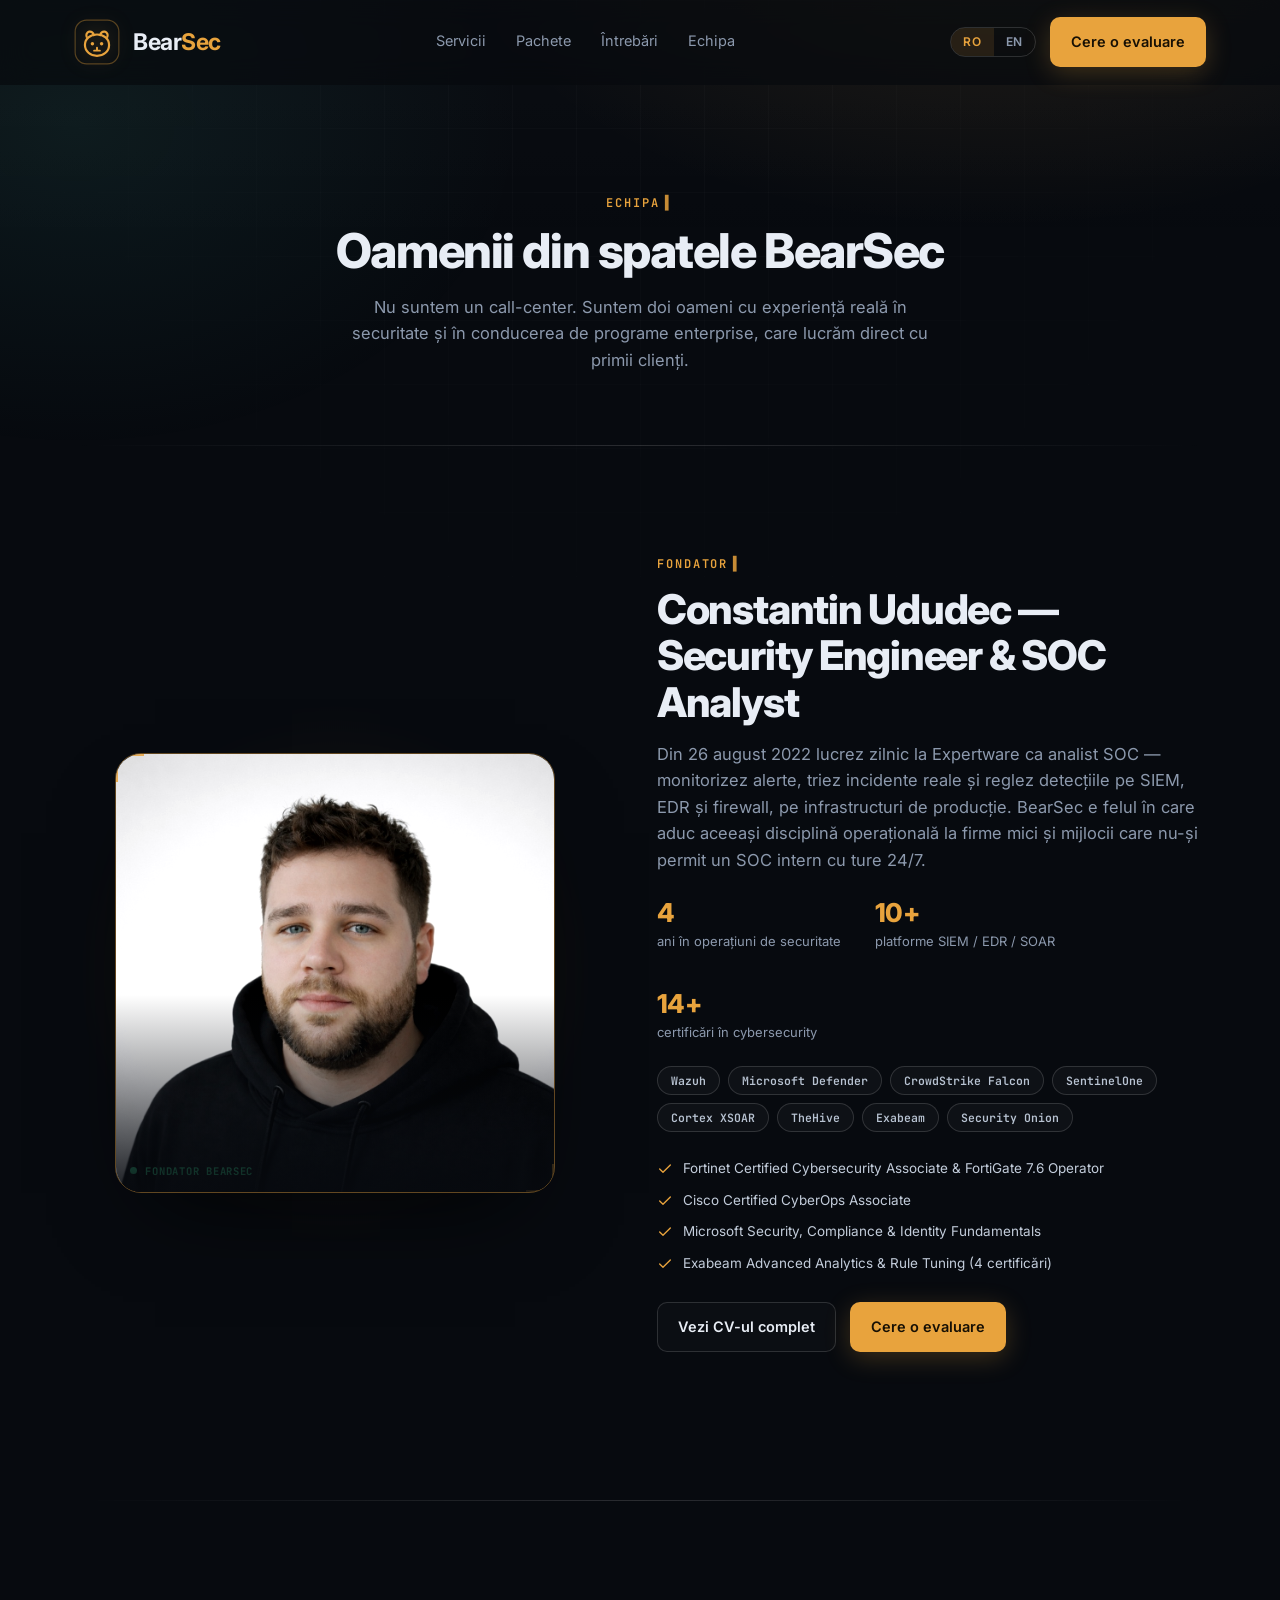
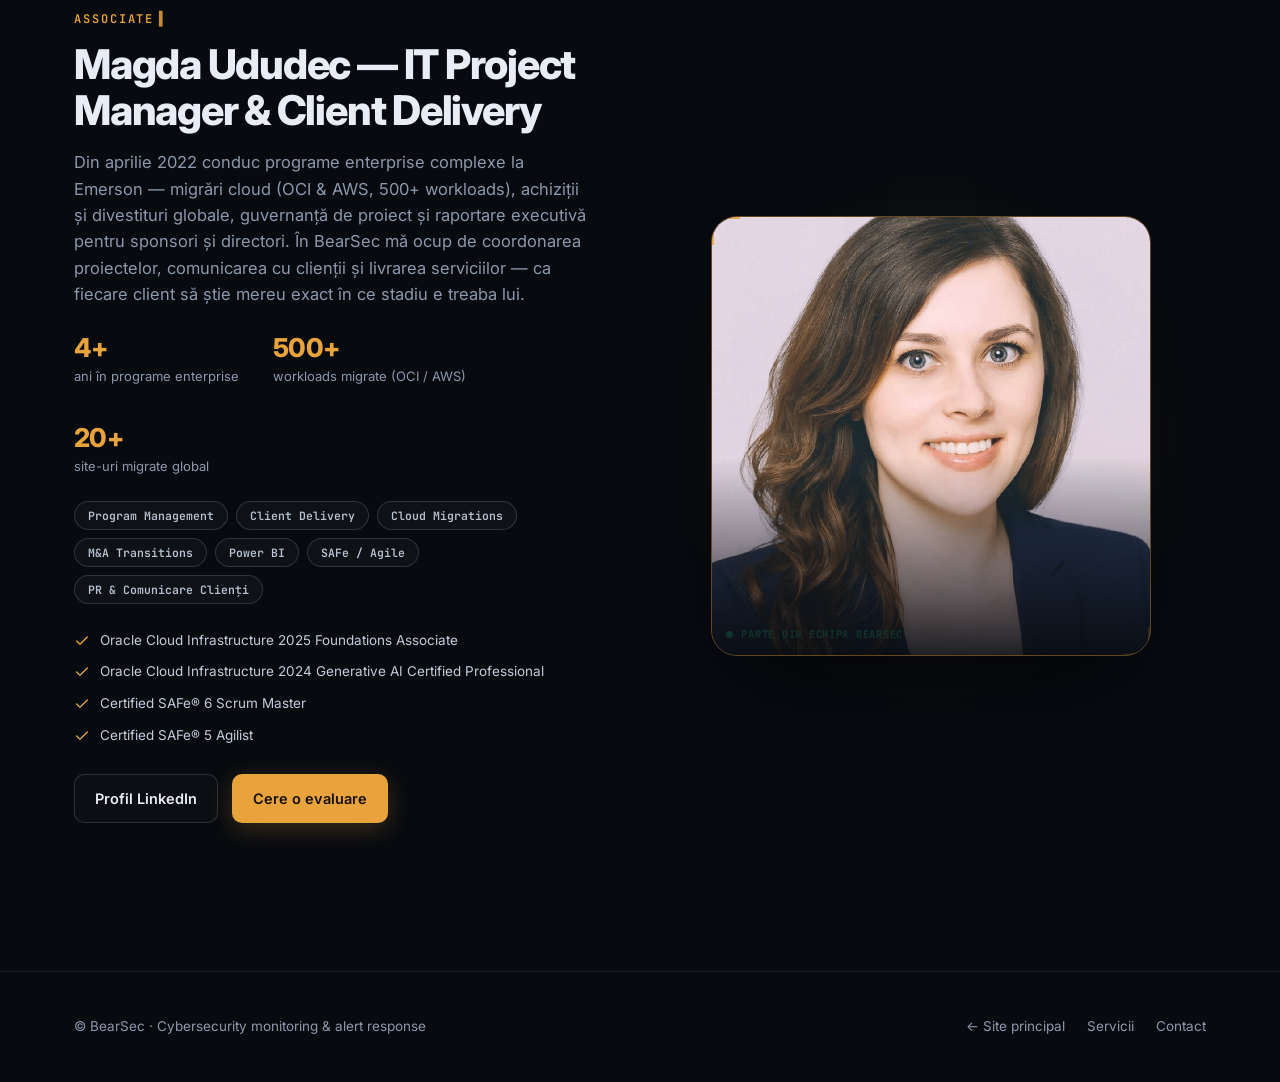
==== echipa.html @ 4955f7d4 "Add bilingual team page (echipa.html), move founder profile off main page Co-Authored-By: Claude Son" ====
<!DOCTYPE html>
<html lang="ro">
<head>
<meta charset="UTF-8" />
<meta name="viewport" content="width=device-width, initial-scale=1" />
<title>Echipa BearSec</title>
<meta name="description" content="Oamenii din spatele BearSec: fondatorul si echipa care se ocupa de securitate, comunicare si livrare de servicii pentru clienti." />
<link rel="preconnect" href="https://fonts.googleapis.com" />
<link rel="preconnect" href="https://fonts.gstatic.com" crossorigin />
<link href="https://fonts.googleapis.com/css2?family=Inter:wght@400;500;600;700;800&family=JetBrains+Mono:wght@400;500;600;700&display=swap" rel="stylesheet" />
<link rel="icon" href="data:image/svg+xml,<svg xmlns='http://www.w3.org/2000/svg' viewBox='0 0 32 32'><rect width='32' height='32' rx='8' fill='%230b0f16'/><path d='M8 12a3 3 0 116 0M18 12a3 3 0 116 0M7 18c0-5 4-8 9-8s9 3 9 8-4 8-9 8-9-3-9-8z' fill='none' stroke='%23e8a33d' stroke-width='2'/></svg>" />
<link rel="stylesheet" href="css/style.css" />
</head>
<body>
<div class="grid-bg"></div>

<header id="hdr">
  <div class="wrap nav">
    <a href="index.html#top" class="brand">
      <svg viewBox="0 0 40 40" fill="none" aria-hidden="true">
        <rect x="1" y="1" width="38" height="38" rx="10" stroke="rgba(232,163,61,.35)"/>
        <path d="M11 15.5a3.2 3.2 0 116.1-1.4M22.9 14.1a3.2 3.2 0 116.1 1.4" stroke="#e8a33d" stroke-width="1.9" stroke-linecap="round"/>
        <path d="M9.5 22.5c0-5.6 4.7-9 10.5-9s10.5 3.4 10.5 9-4.7 9.5-10.5 9.5S9.5 28.1 9.5 22.5z" stroke="#e8a33d" stroke-width="1.9"/>
        <circle cx="16" cy="21.5" r="1.5" fill="#e8a33d"/>
        <circle cx="24" cy="21.5" r="1.5" fill="#e8a33d"/>
        <path d="M20 25v2.5M17.5 27.5h5" stroke="#e8a33d" stroke-width="1.7" stroke-linecap="round"/>
      </svg>
      <span>Bear<i>Sec</i></span>
    </a>
    <nav class="nav-links" id="navlinks">
      <a href="index.html#servicii" data-i18n="nav.services">Servicii</a>
      <a href="index.html#pachete" data-i18n="nav.packages">Pachete</a>
      <a href="index.html#faq" data-i18n="nav.faq">Întrebări</a>
      <a href="echipa.html" data-i18n="nav.team">Echipa</a>
    </nav>
    <div class="nav-right">
      <div class="lang">
        <button data-lang="ro" class="on">RO</button>
        <button data-lang="en">EN</button>
      </div>
      <a href="index.html#contact" class="btn btn-primary" data-i18n="nav.cta">Cere o evaluare</a>
      <button class="burger" id="burger" aria-label="Meniu"><span></span><span></span><span></span></button>
    </div>
  </div>
</header>

<main id="top">

<section style="padding-bottom:20px">
  <div class="wrap">
    <div class="sec-head center reveal" style="max-width:680px">
      <div class="eyebrow" data-i18n="team.eyebrow">Echipa</div>
      <h1 style="font-size:clamp(32px,4.4vw,48px);line-height:1.1;letter-spacing:-.03em;font-weight:800;margin-bottom:16px" data-i18n="team.h1">Oamenii din spatele BearSec</h1>
      <p class="sec-lead" data-i18n="team.lead">Nu suntem un call-center. Suntem doi oameni cu experiență reală în securitate și în conducerea de programe enterprise, care lucrăm direct cu primii clienți.</p>
    </div>
  </div>
</section>

<div class="wrap"><div class="divider"></div></div>

<!-- FONDATOR -->
<section class="founder">
  <div class="wrap founder-grid">
    <div class="founder-photo-wrap reveal">
      <div class="founder-glow"></div>
      <div class="founder-photo">
        <img src="profile.jpg" alt="Constantin Ududec — Security Engineer, fondator BearSec" />
        <div class="founder-frame"></div>
        <div class="founder-badge"><span class="dot"></span><span data-i18n="team.f.badge">Fondator BearSec</span></div>
      </div>
    </div>
    <div class="reveal">
      <div class="eyebrow" data-i18n="fdr.eyebrow">Fondator</div>
      <h2 data-i18n="team.f.h2">Constantin Ududec — Security Engineer &amp; SOC Analyst</h2>
      <p class="sec-lead" style="margin-bottom:24px;max-width:640px" data-i18n="team.f.p1">Din 26 august 2022 lucrez zilnic la Expertware ca analist SOC — monitorizez alerte, triez incidente reale și reglez detecțiile pe SIEM, EDR și firewall, pe infrastructuri de producție. BearSec e felul în care aduc aceeași disciplină operațională la firme mici și mijlocii care nu-și permit un SOC intern cu ture 24/7.</p>
      <div class="g-stats" style="margin:0 0 8px">
        <div><b>4</b><span data-i18n="fdr.s1">ani în operațiuni de securitate</span></div>
        <div><b>10+</b><span data-i18n="fdr.s2">platforme SIEM / EDR / SOAR</span></div>
        <div><b>14+</b><span data-i18n="fdr.s3">certificări în cybersecurity</span></div>
      </div>
      <div class="founder-chips">
        <span class="chip">Wazuh</span><span class="chip">Microsoft Defender</span><span class="chip">CrowdStrike Falcon</span>
        <span class="chip">SentinelOne</span><span class="chip">Cortex XSOAR</span><span class="chip">TheHive</span>
        <span class="chip">Exabeam</span><span class="chip">Security Onion</span>
      </div>
      <div class="founder-certs">
        <div class="founder-cert"><svg viewBox="0 0 24 24"><path d="M4 12l5 5L20 6"/></svg><span data-i18n="fdr.c1">Fortinet Certified Cybersecurity Associate &amp; FortiGate 7.6 Operator</span></div>
        <div class="founder-cert"><svg viewBox="0 0 24 24"><path d="M4 12l5 5L20 6"/></svg><span data-i18n="fdr.c2">Cisco Certified CyberOps Associate</span></div>
        <div class="founder-cert"><svg viewBox="0 0 24 24"><path d="M4 12l5 5L20 6"/></svg><span data-i18n="fdr.c3">Microsoft Security, Compliance &amp; Identity Fundamentals</span></div>
        <div class="founder-cert"><svg viewBox="0 0 24 24"><path d="M4 12l5 5L20 6"/></svg><span data-i18n="fdr.c4">Exabeam Advanced Analytics &amp; Rule Tuning (4 certificări)</span></div>
      </div>
      <div class="cta-row" style="margin-top:28px">
        <a href="https://constantinududec20-droid.github.io/portofolio/" target="_blank" rel="noopener" class="btn btn-ghost" data-i18n="fdr.cta">Vezi CV-ul complet</a>
        <a href="index.html#contact" class="btn btn-primary" data-i18n="nav.cta">Cere o evaluare</a>
      </div>
    </div>
  </div>
</section>

<div class="wrap"><div class="divider"></div></div>

<!-- ASSOCIATE -->
<section class="founder">
  <div class="wrap founder-grid">
    <div class="reveal">
      <div class="eyebrow" data-i18n="team.m.eyebrow">Associate</div>
      <h2 data-i18n="team.m.h2">Magda Ududec — IT Project Manager &amp; Client Delivery</h2>
      <p class="sec-lead" style="margin-bottom:24px;max-width:640px" data-i18n="team.m.p1">Din aprilie 2022 conduc programe enterprise complexe la Emerson — migrări cloud (OCI &amp; AWS, 500+ workloads), achiziții și divestituri globale, guvernanță de proiect și raportare executivă pentru sponsori și directori. În BearSec mă ocup de coordonarea proiectelor, comunicarea cu clienții și livrarea serviciilor — ca fiecare client să știe mereu exact în ce stadiu e treaba lui.</p>
      <div class="g-stats" style="margin:0 0 8px">
        <div><b>4+</b><span data-i18n="team.m.s1">ani în programe enterprise</span></div>
        <div><b>500+</b><span data-i18n="team.m.s2">workloads migrate (OCI / AWS)</span></div>
        <div><b>20+</b><span data-i18n="team.m.s3">site-uri migrate global</span></div>
      </div>
      <div class="founder-chips">
        <span class="chip">Program Management</span><span class="chip">Client Delivery</span><span class="chip">Cloud Migrations</span>
        <span class="chip">M&amp;A Transitions</span><span class="chip">Power BI</span><span class="chip">SAFe / Agile</span>
        <span class="chip" data-i18n="team.m.chip.pr">PR &amp; Comunicare Clienți</span>
      </div>
      <div class="founder-certs">
        <div class="founder-cert"><svg viewBox="0 0 24 24"><path d="M4 12l5 5L20 6"/></svg><span>Oracle Cloud Infrastructure 2025 Foundations Associate</span></div>
        <div class="founder-cert"><svg viewBox="0 0 24 24"><path d="M4 12l5 5L20 6"/></svg><span>Oracle Cloud Infrastructure 2024 Generative AI Certified Professional</span></div>
        <div class="founder-cert"><svg viewBox="0 0 24 24"><path d="M4 12l5 5L20 6"/></svg><span>Certified SAFe® 6 Scrum Master</span></div>
        <div class="founder-cert"><svg viewBox="0 0 24 24"><path d="M4 12l5 5L20 6"/></svg><span>Certified SAFe® 5 Agilist</span></div>
      </div>
      <div class="cta-row" style="margin-top:28px">
        <a href="https://www.linkedin.com/in/magda-ududec-9538458a/" target="_blank" rel="noopener" class="btn btn-ghost" data-i18n="team.m.cta">Profil LinkedIn</a>
        <a href="index.html#contact" class="btn btn-primary" data-i18n="nav.cta">Cere o evaluare</a>
      </div>
    </div>
    <div class="founder-photo-wrap reveal">
      <div class="founder-glow"></div>
      <div class="founder-photo">
        <img src="img/magda.jpg" alt="Magda Ududec — IT Project Manager & Client Delivery, BearSec" />
        <div class="founder-frame"></div>
        <div class="founder-badge"><span class="dot"></span><span data-i18n="team.m.badge">Parte din echipa BearSec</span></div>
      </div>
    </div>
  </div>
</section>

</main>

<footer>
  <div class="wrap foot">
    <div>© <span id="yr"></span> BearSec · <span data-i18n="foot.tag">Cybersecurity monitoring &amp; alert response</span></div>
    <div class="foot-links">
      <a href="index.html#top" data-i18n="foot.back">← Site principal</a>
      <a href="index.html#servicii" data-i18n="nav.services">Servicii</a>
      <a href="index.html#contact" data-i18n="nav.contact">Contact</a>
    </div>
  </div>
</footer>

<script src="js/main.js"></script>
</body>
</html>
---- css/style.css ----
/* ===== INTRO: URS DE FOC PRIN CORTINA ===== */
  html.intro-lock{overflow:hidden}
  #introFx{position:fixed;inset:0;z-index:99999;display:none}
  #introFx.active{display:block}
  .intro-half{
    position:fixed;top:0;bottom:0;width:52%;
    background:
      radial-gradient(circle at 50% 45%,rgba(232,163,61,.09),transparent 62%),
      linear-gradient(180deg,rgba(255,255,255,.02),transparent 40%),
      #05070a;
    transition:transform .68s cubic-bezier(.7,0,.18,1);
  }
  .intro-half.l{left:0;transform:translateX(0)}
  .intro-half.r{right:0;transform:translateX(0)}
  #introFx.out .intro-half.l{transform:translateX(-101%)}
  #introFx.out .intro-half.r{transform:translateX(101%)}
  .intro-bear{
    position:fixed;left:50%;top:50%;width:min(62vw,460px);
    opacity:0;transform:translate(-50%,-50%) scale(.55) rotate(-6deg);
  }
  .intro-bear img{display:block;width:100%;filter:drop-shadow(0 0 50px rgba(232,163,61,.55))}
  .intro-bear-glow{
    position:absolute;left:50%;top:50%;width:130%;aspect-ratio:1;z-index:-1;
    transform:translate(-50%,-50%);border-radius:50%;filter:blur(30px);
    background:radial-gradient(circle,rgba(245,182,84,.35),rgba(245,182,84,.06) 55%,transparent 72%);
    animation:breathe 2.4s ease-in-out infinite;
  }
  .impact-point{position:absolute;left:78%;top:75%;width:1px;height:1px}

  @keyframes bearLunge{
    0%{opacity:0;transform:translate(-64%,-34%) scale(1.9) rotate(-12deg);filter:blur(6px)}
    55%{opacity:1;transform:translate(-50%,-50%) scale(.92) rotate(2deg);filter:blur(0)}
    72%{transform:translate(-50%,-50%) scale(1.07) rotate(-1deg)}
    86%{transform:translate(-50%,-50%) scale(.98) rotate(0deg)}
    100%{opacity:1;transform:translate(-50%,-50%) scale(1) rotate(0deg)}
  }
  #introFx.in .intro-bear{animation:bearLunge .62s cubic-bezier(.22,.9,.25,1) forwards}
  #introFx.out .intro-bear{
    animation:none;opacity:0;
    transform:translate(-50%,-50%) scale(1.4) rotate(8deg);
    transition:transform .42s cubic-bezier(.4,0,.7,1),opacity .32s ease;
  }

  @keyframes introShake{
    0%,100%{transform:translate(0,0)}
    20%{transform:translate(-8px,5px)}
    40%{transform:translate(7px,-6px)}
    60%{transform:translate(-6px,3px)}
    80%{transform:translate(4px,-2px)}
  }
  #introFx.impact{animation:introShake .32s ease}

  .impact-flash{
    position:fixed;inset:0;z-index:100000;pointer-events:none;
    background:radial-gradient(circle at var(--ix,78%) var(--iy,75%),rgba(255,244,214,.95),rgba(245,182,84,.25) 35%,transparent 60%);
    opacity:0;animation:flashPulse .5s ease forwards;
  }
  @keyframes flashPulse{0%{opacity:0}14%{opacity:1}100%{opacity:0}}
  .impact-ring{
    position:fixed;z-index:100000;width:16px;height:16px;border-radius:50%;pointer-events:none;
    border:3px solid rgba(255,224,160,.95);box-shadow:0 0 26px rgba(245,182,84,.85);
    transform:translate(-50%,-50%) scale(1);animation:ringOut .5s cubic-bezier(.2,.8,.3,1) forwards;
  }
  @keyframes ringOut{to{transform:translate(-50%,-50%) scale(10);opacity:0}}
  .impact-shard{
    position:fixed;z-index:100000;width:7px;height:7px;pointer-events:none;
    background:linear-gradient(135deg,#ffcf85,#e8622f);
    transform:translate(-50%,-50%) rotate(45deg);
    animation:shardOut .55s ease-out forwards;
  }
  @keyframes shardOut{to{transform:translate(calc(-50% + var(--tx)),calc(-50% + var(--ty))) rotate(45deg) scale(.2);opacity:0}}

  @media(prefers-reduced-motion:reduce){
    #introFx{display:none!important}
  }

  :root{
    --bg:#070a0f;
    --bg-2:#0b0f16;
    --panel:#0e141d;
    --line:rgba(255,255,255,.08);
    --line-strong:rgba(255,255,255,.14);
    --txt:#e8edf5;
    --muted:#8c99ad;
    --accent:#e8a33d;
    --accent-soft:rgba(232,163,61,.12);
    --cyan:#4fd1c5;
    --red:#f2555a;
    --green:#3ddc97;
    --radius:16px;
    --max:1180px;
    --font:'Inter',-apple-system,BlinkMacSystemFont,'Segoe UI',Roboto,Helvetica,Arial,sans-serif;
    --mono:'JetBrains Mono',ui-monospace,SFMono-Regular,Menlo,Consolas,monospace;
  }
  *{box-sizing:border-box;margin:0;padding:0}
  html{scroll-behavior:smooth}
  body{
    background:var(--bg);color:var(--txt);font-family:var(--font);
    line-height:1.6;-webkit-font-smoothing:antialiased;overflow-x:hidden;
  }
  body::before{
    content:'';position:fixed;inset:0;pointer-events:none;z-index:0;
    background:
      radial-gradient(900px 500px at 78% -8%,rgba(232,163,61,.11),transparent 60%),
      radial-gradient(720px 520px at 6% 14%,rgba(79,209,197,.08),transparent 62%),
      linear-gradient(180deg,rgba(255,255,255,.018),transparent 28%);
  }
  .grid-bg{
    position:fixed;inset:0;z-index:0;pointer-events:none;opacity:.35;
    background-image:linear-gradient(var(--line) 1px,transparent 1px),linear-gradient(90deg,var(--line) 1px,transparent 1px);
    background-size:64px 64px;
    mask-image:radial-gradient(circle at 50% 0%,#000 0%,transparent 72%);
    -webkit-mask-image:radial-gradient(circle at 50% 0%,#000 0%,transparent 72%);
  }
  .wrap{max-width:var(--max);margin:0 auto;padding:0 24px;position:relative;z-index:1}
  a{color:inherit;text-decoration:none}
  section{position:relative;z-index:1;padding:110px 0}

  header{
    position:sticky;top:0;z-index:50;
    backdrop-filter:blur(14px);-webkit-backdrop-filter:blur(14px);
    background:rgba(7,10,15,.72);border-bottom:1px solid transparent;transition:border-color .3s,background .3s;
  }
  header.scrolled{border-bottom-color:var(--line);background:rgba(7,10,15,.9)}
  .nav{display:flex;align-items:center;justify-content:space-between;height:74px}
  .brand{display:flex;align-items:center;gap:11px;font-weight:700;letter-spacing:-.02em;font-size:19px}
  .brand svg{width:34px;height:34px;flex:none}
  .brand span i{color:var(--accent);font-style:normal}
  .nav-links{display:flex;gap:30px;align-items:center}
  .nav-links a{font-size:14.5px;color:var(--muted);transition:color .2s}
  .nav-links a:hover{color:var(--txt)}
  .nav-right{display:flex;align-items:center;gap:14px}
  .lang{display:flex;border:1px solid var(--line-strong);border-radius:999px;overflow:hidden}
  .lang button{
    background:none;border:0;color:var(--muted);font:600 12px/1 var(--font);
    padding:8px 12px;cursor:pointer;transition:.2s;letter-spacing:.06em
  }
  .lang button.on{background:var(--accent-soft);color:var(--accent)}
  .btn{
    display:inline-flex;align-items:center;gap:9px;border-radius:10px;
    padding:12px 20px;font-size:14.5px;font-weight:600;cursor:pointer;border:1px solid transparent;
    transition:transform .18s,box-shadow .25s,background .2s,border-color .2s;white-space:nowrap
  }
  .btn-primary{background:var(--accent);color:#171004;box-shadow:0 6px 26px rgba(232,163,61,.24)}
  .btn-primary:hover{transform:translateY(-2px);box-shadow:0 12px 34px rgba(232,163,61,.34)}
  .btn-ghost{border-color:var(--line-strong);color:var(--txt);background:rgba(255,255,255,.02)}
  .btn-ghost:hover{border-color:var(--accent);color:var(--accent)}
  .burger{display:none;background:none;border:0;cursor:pointer;padding:6px}
  .burger span{display:block;width:22px;height:2px;background:var(--txt);margin:4px 0;transition:.25s}

  .hero{padding:78px 0 88px}
  .hero-grid{display:grid;grid-template-columns:1.02fr .98fr;gap:56px;align-items:center}
  .pill{
    display:inline-flex;align-items:center;gap:9px;font-size:12.5px;font-weight:500;color:var(--muted);
    border:1px solid var(--line-strong);border-radius:999px;padding:7px 14px;margin-bottom:26px;
    background:rgba(255,255,255,.02)
  }
  .dot{width:7px;height:7px;border-radius:50%;background:var(--green);animation:pulse 2.4s infinite}
  @keyframes pulse{0%{box-shadow:0 0 0 0 rgba(61,220,151,.5)}70%{box-shadow:0 0 0 9px rgba(61,220,151,0)}100%{box-shadow:0 0 0 0 rgba(61,220,151,0)}}
  h1{font-size:clamp(38px,5.1vw,60px);line-height:1.06;letter-spacing:-.035em;font-weight:800;margin-bottom:22px}
  h1 em{font-style:normal;background:linear-gradient(100deg,var(--accent),#ffd89b 60%,var(--accent));-webkit-background-clip:text;background-clip:text;color:transparent}
  .lead{font-size:17.5px;color:var(--muted);max-width:520px;margin-bottom:34px}
  .cta-row{display:flex;gap:14px;flex-wrap:wrap;margin-bottom:38px}
  .hero-meta{display:flex;gap:30px;flex-wrap:wrap;font-size:13.5px;color:var(--muted)}
  .hero-meta div{display:flex;align-items:center;gap:8px}
  .hero-meta svg{width:15px;height:15px;stroke:var(--accent);flex:none}
  .trust-strip{display:grid;grid-template-columns:repeat(3,1fr);gap:10px;margin-top:30px;max-width:590px}
  .trust-item{border:1px solid var(--line);border-radius:12px;padding:13px 14px;background:rgba(255,255,255,.018)}
  .trust-item b{display:block;font:700 17px var(--mono);color:var(--txt);letter-spacing:-.02em}
  .trust-item span{display:block;margin-top:3px;font-size:11.5px;color:var(--muted);line-height:1.35}

  .dash{
    background:linear-gradient(180deg,rgba(20,27,38,.9),rgba(11,15,22,.94));
    border:1px solid var(--line-strong);border-radius:20px;overflow:hidden;
    box-shadow:0 40px 90px -30px rgba(0,0,0,.9),0 0 0 1px rgba(255,255,255,.02) inset;
    animation:float 7s ease-in-out infinite;
  }
  @keyframes float{0%,100%{transform:translateY(0)}50%{transform:translateY(-11px)}}
  .dash-top{display:flex;align-items:center;gap:9px;padding:13px 16px;border-bottom:1px solid var(--line);background:rgba(255,255,255,.015)}
  .tl{width:10px;height:10px;border-radius:50%}
  .dash-title{font:600 12px var(--mono);color:var(--muted);margin-left:8px;letter-spacing:.04em}
  .live{margin-left:auto;font:600 10.5px var(--mono);color:var(--green);display:flex;align-items:center;gap:6px;letter-spacing:.1em}
  .dash-body{padding:18px}
  .coverage{display:grid;grid-template-columns:repeat(4,1fr);gap:8px;margin-bottom:16px}
  .coverage span{border:1px solid var(--line);border-radius:999px;padding:7px 8px;text-align:center;font:600 10px var(--mono);color:#aeb9c8;background:rgba(255,255,255,.02);letter-spacing:.04em}
  .stats{display:grid;grid-template-columns:repeat(3,1fr);gap:10px;margin-bottom:16px}
  .stat{background:rgba(255,255,255,.025);border:1px solid var(--line);border-radius:12px;padding:12px 13px}
  .stat b{display:block;font:700 22px var(--mono);letter-spacing:-.02em}
  .stat small{font-size:10.5px;color:var(--muted);text-transform:uppercase;letter-spacing:.09em}
  .stat.ok b{color:var(--green)} .stat.warn b{color:var(--accent)} .stat.crit b{color:var(--red)}
  .chart{background:rgba(255,255,255,.02);border:1px solid var(--line);border-radius:12px;padding:12px 13px;margin-bottom:16px}
  .chart-h{display:flex;justify-content:space-between;font-size:10.5px;color:var(--muted);text-transform:uppercase;letter-spacing:.09em;margin-bottom:8px}
  .chart svg{display:block;width:100%;height:76px}
  .feed-h{font-size:10.5px;color:var(--muted);text-transform:uppercase;letter-spacing:.09em;margin-bottom:9px}
  .feed{list-style:none;display:flex;flex-direction:column;gap:7px;min-height:158px}
  .feed li{
    display:flex;align-items:center;gap:10px;font:500 11.5px var(--mono);
    background:rgba(255,255,255,.022);border:1px solid var(--line);border-left-width:2px;
    border-radius:8px;padding:9px 11px;animation:slide .45s ease both
  }
  @keyframes slide{from{opacity:0;transform:translateX(-10px)}to{opacity:1;transform:none}}
  .feed li .sev{font-size:9.5px;font-weight:700;letter-spacing:.08em;padding:2px 6px;border-radius:4px;flex:none}
  .feed li .t{margin-left:auto;color:#5d6a7d;font-size:10px;flex:none}
  .feed li .m{color:#b9c4d4;overflow:hidden;text-overflow:ellipsis;white-space:nowrap}
  .sev-high{background:rgba(242,85,90,.14);color:var(--red)}
  .sev-med{background:rgba(232,163,61,.14);color:var(--accent)}
  .sev-low{background:rgba(79,209,197,.13);color:var(--cyan)}
  .sev-res{background:rgba(61,220,151,.13);color:var(--green)}
  li.b-high{border-left-color:var(--red)} li.b-med{border-left-color:var(--accent)}
  li.b-low{border-left-color:var(--cyan)} li.b-res{border-left-color:var(--green)}

  .eyebrow{font:600 12px var(--mono);color:var(--accent);letter-spacing:.16em;text-transform:uppercase;margin-bottom:14px}
  h2{font-size:clamp(28px,3.6vw,41px);line-height:1.13;letter-spacing:-.03em;font-weight:800;margin-bottom:16px}
  .sec-lead{color:var(--muted);font-size:16.5px;max-width:600px}
  .sec-head{margin-bottom:52px}
  .sec-head.center{text-align:center;margin-left:auto;margin-right:auto}
  .sec-head.center .sec-lead{margin:0 auto}
  .divider{height:1px;background:linear-gradient(90deg,transparent,var(--line-strong),transparent)}

  .prob{display:grid;grid-template-columns:repeat(3,1fr);gap:22px}
  .prob-card{border:1px solid var(--line);border-radius:var(--radius);padding:30px 26px;background:linear-gradient(180deg,rgba(255,255,255,.028),rgba(255,255,255,.008))}
  .prob-card .num{font:800 42px/1 var(--font);letter-spacing:-.04em;color:var(--accent);margin-bottom:12px}
  .prob-card p{color:var(--muted);font-size:14.5px}

  .svc{display:grid;grid-template-columns:repeat(3,1fr);gap:20px}
  .card{
    border:1px solid var(--line);border-radius:10px;padding:28px 26px;
    background:linear-gradient(180deg,rgba(255,255,255,.03),rgba(255,255,255,.007));
    transition:transform .28s,border-color .28s;position:relative;overflow:hidden
  }
  .card:hover{transform:translateY(-5px);border-color:rgba(232,163,61,.4)}
  .ic{width:42px;height:42px;border-radius:11px;display:grid;place-items:center;margin-bottom:18px;background:var(--accent-soft);border:1px solid rgba(232,163,61,.22)}
  .ic svg{width:20px;height:20px;stroke:var(--accent);fill:none;stroke-width:1.7;stroke-linecap:round;stroke-linejoin:round}
  .card h3{font-size:17.5px;font-weight:700;margin-bottom:9px;letter-spacing:-.015em}
  .card p{color:var(--muted);font-size:14.5px}

  .risk-lab{display:grid;grid-template-columns:.92fr 1.08fr;gap:28px;align-items:stretch}
  .score-panel,.check-panel{
    border:1px solid rgba(255,255,255,.1);border-radius:14px;
    background:
      linear-gradient(135deg,rgba(79,209,197,.075),transparent 34%),
      linear-gradient(180deg,rgba(255,255,255,.04),rgba(255,255,255,.009));
    padding:28px;position:relative;overflow:hidden
  }
  .score-panel::before,.check-panel::before{
    content:'';position:absolute;inset:0 0 auto;height:1px;
    background:linear-gradient(90deg,transparent,rgba(79,209,197,.55),transparent)
  }
  .score-panel::after,.check-panel::after{
    content:'';position:absolute;inset:-80px -120px auto auto;width:260px;height:260px;border-radius:50%;
    border:1px solid rgba(232,163,61,.16);box-shadow:0 0 70px rgba(232,163,61,.06) inset;
    pointer-events:none
  }
  .score-ring{
    width:min(292px,100%);aspect-ratio:1;margin:0 auto 24px;border-radius:50%;
    display:grid;place-items:center;position:relative;isolation:isolate;
    background:
      conic-gradient(var(--accent) var(--score-pct,38%),rgba(255,255,255,.07) 0),
      radial-gradient(circle at 50% 50%,#0b0f16 0 61%,transparent 62%);
    box-shadow:0 0 40px -18px rgba(232,163,61,.8),0 0 0 1px rgba(255,255,255,.06) inset
  }
  .score-ring.low{--score-color:var(--red)}
  .score-ring.mid{--score-color:var(--accent)}
  .score-ring.high{--score-color:var(--green)}
  .score-ring.low,.score-ring.mid,.score-ring.high{
    background:
      conic-gradient(var(--score-color) var(--score-pct,38%),rgba(255,255,255,.07) 0),
      radial-gradient(circle at 50% 50%,#0b0f16 0 61%,transparent 62%)
  }
  .score-badge.low{color:var(--red);border-color:rgba(242,85,90,.32);background:rgba(242,85,90,.1)}
  .score-badge.high{color:var(--green);border-color:rgba(61,220,151,.32);background:rgba(61,220,151,.1)}
  .score-ring::before{
    content:'';position:absolute;inset:-14px;border-radius:50%;
    background:
      repeating-conic-gradient(from -6deg,rgba(232,163,61,.32) 0 1.4deg,transparent 1.4deg 9deg);
    -webkit-mask:radial-gradient(circle,transparent 61%,#000 62% 68%,transparent 69%);
    mask:radial-gradient(circle,transparent 61%,#000 62% 68%,transparent 69%);
    animation:spin 30s linear infinite;z-index:-1
  }
  .score-ring::after{
    content:'';position:absolute;inset:17px;border-radius:50%;
    background:linear-gradient(90deg,transparent,rgba(79,209,197,.35),transparent);
    transform-origin:50% 50%;animation:spin 4.8s linear infinite;opacity:.75;
    -webkit-mask:linear-gradient(#000 0 0) center/100% 2px no-repeat;
    mask:linear-gradient(#000 0 0) center/100% 2px no-repeat
  }
  .score-core{
    width:72%;aspect-ratio:1;border-radius:50%;display:grid;place-items:center;text-align:center;
    background:
      radial-gradient(circle at 50% 20%,rgba(232,163,61,.09),transparent 42%),
      rgba(7,10,15,.94);
    border:1px solid rgba(255,255,255,.12);box-shadow:0 18px 50px -28px #000 inset
  }
  .score-core b{font:800 54px/1 var(--font);letter-spacing:-.05em;color:var(--txt)}
  .score-core span{font:700 10.5px var(--mono);letter-spacing:.13em;text-transform:uppercase;color:var(--muted);margin-top:6px}
  .score-status{display:flex;align-items:center;justify-content:space-between;gap:14px;margin-bottom:16px}
  .score-status b{font-size:20px;letter-spacing:-.02em}
  .score-badge{border:1px solid rgba(232,163,61,.32);border-radius:999px;padding:6px 10px;color:var(--accent);font:700 10.5px var(--mono);letter-spacing:.11em;text-transform:uppercase;background:var(--accent-soft);box-shadow:0 0 22px rgba(232,163,61,.12)}
  .score-panel p{color:var(--muted);font-size:14.5px}
  .score-bars{display:grid;gap:9px;margin-top:22px}
  .score-bar{display:grid;grid-template-columns:92px 1fr 34px;gap:10px;align-items:center;font:600 11px var(--mono);color:#99a6b9}
  .score-bar i{height:8px;border-radius:999px;background:rgba(255,255,255,.07);overflow:hidden;box-shadow:0 0 0 1px rgba(255,255,255,.04) inset}
  .score-bar i span{display:block;height:100%;width:var(--w);border-radius:999px;background:linear-gradient(90deg,var(--red),var(--accent),var(--green));transition:width .35s ease;box-shadow:0 0 14px rgba(232,163,61,.35)}
  .check-grid{display:grid;grid-template-columns:1fr 1fr;gap:12px}
  .risk-check{
    display:flex;align-items:flex-start;gap:11px;border:1px solid var(--line);border-radius:10px;
    padding:13px;background:rgba(255,255,255,.022);transition:border-color .2s,background .2s,transform .2s,box-shadow .2s;
    position:relative;overflow:hidden
  }
  .risk-check::before{
    content:'';position:absolute;left:0;top:0;bottom:0;width:3px;background:rgba(255,255,255,.08);
    transition:background .2s,box-shadow .2s
  }
  .risk-check:hover{border-color:rgba(232,163,61,.34);transform:translateY(-2px);box-shadow:0 18px 36px -30px rgba(232,163,61,.75)}
  .risk-check:has(input:checked){border-color:rgba(61,220,151,.34);background:rgba(61,220,151,.045)}
  .risk-check:has(input:checked)::before{background:var(--green);box-shadow:0 0 16px rgba(61,220,151,.7)}
  .risk-check input{width:18px;height:18px;flex:none;margin-top:2px;accent-color:var(--accent);position:relative;z-index:1}
  .risk-check span{display:block;font-size:14px;font-weight:700;color:#d8e0eb;line-height:1.25}
  .risk-check small{display:block;color:var(--muted);font-size:12.5px;line-height:1.35;margin-top:4px}
  .risk-result{
    margin-top:18px;border:1px solid rgba(79,209,197,.22);border-radius:12px;
    padding:16px;background:linear-gradient(90deg,rgba(79,209,197,.085),rgba(255,255,255,.018));
    font-size:14px;color:#c6d1de;box-shadow:0 20px 48px -42px rgba(79,209,197,.8)
  }
  .risk-result b{color:var(--cyan)}

  .soc-modal{position:fixed;inset:0;z-index:100;display:none;align-items:center;justify-content:center;padding:22px}
  .soc-modal.open{display:flex}
  .soc-backdrop{position:absolute;inset:0;background:rgba(3,5,9,.78);backdrop-filter:blur(10px);-webkit-backdrop-filter:blur(10px)}
  .soc-dialog{
    position:relative;z-index:1;width:min(820px,100%);max-height:min(760px,92vh);overflow:auto;
    border:1px solid rgba(232,163,61,.32);border-radius:16px;
    background:
      radial-gradient(600px 240px at 12% 0%,rgba(242,85,90,.12),transparent 60%),
      radial-gradient(520px 260px at 90% 0%,rgba(79,209,197,.12),transparent 58%),
      linear-gradient(180deg,rgba(18,25,36,.98),rgba(8,12,18,.98));
    box-shadow:0 44px 120px -40px rgba(0,0,0,.95)
  }
  .soc-head{display:flex;align-items:flex-start;justify-content:space-between;gap:18px;padding:22px 24px;border-bottom:1px solid var(--line)}
  .soc-kicker{font:700 10.5px var(--mono);letter-spacing:.14em;text-transform:uppercase;color:var(--cyan);margin-bottom:7px}
  .soc-head h3{font-size:22px;line-height:1.2;letter-spacing:-.03em}
  .soc-close{width:36px;height:36px;border-radius:10px;border:1px solid var(--line);background:rgba(255,255,255,.03);color:var(--txt);font-size:24px;line-height:1;cursor:pointer}
  .soc-body{padding:24px;display:grid;gap:18px}
  .soc-map{
    border:1px solid var(--line);border-radius:14px;min-height:160px;position:relative;overflow:hidden;
    background:
      radial-gradient(circle at 24% 52%,rgba(242,85,90,.2),transparent 9%),
      radial-gradient(circle at 74% 48%,rgba(61,220,151,.18),transparent 10%),
      linear-gradient(var(--line) 1px,transparent 1px),
      linear-gradient(90deg,var(--line) 1px,transparent 1px),
      rgba(255,255,255,.018);
    background-size:auto,auto,34px 34px,34px 34px,auto
  }
  .soc-map::before{
    content:'';position:absolute;left:22%;right:24%;top:50%;height:2px;
    background:linear-gradient(90deg,var(--red),var(--accent),var(--green));
    box-shadow:0 0 18px rgba(232,163,61,.55)
  }
  .soc-map::after{
    content:'';position:absolute;left:0;right:0;top:0;height:2px;
    background:linear-gradient(90deg,transparent,rgba(79,209,197,.85),transparent);
    animation:socSweep 2.8s ease-in-out infinite
  }
  @keyframes socSweep{0%{transform:translateY(0);opacity:0}15%{opacity:1}85%{opacity:1}100%{transform:translateY(160px);opacity:0}}
  .soc-node{position:absolute;border-radius:999px;border:1px solid rgba(255,255,255,.16);background:rgba(8,12,18,.82);padding:8px 11px;font:700 11px var(--mono);letter-spacing:.08em}
  .soc-node.bad{left:8%;top:42%;color:var(--red);box-shadow:0 0 24px rgba(242,85,90,.18)}
  .soc-node.mid{left:44%;top:18%;color:var(--accent)}
  .soc-node.good{right:8%;top:40%;color:var(--green);box-shadow:0 0 24px rgba(61,220,151,.18)}
  .soc-meta{display:grid;grid-template-columns:repeat(4,1fr);gap:10px}
  .soc-meta div{border:1px solid var(--line);border-radius:10px;padding:12px;background:rgba(255,255,255,.022)}
  .soc-meta small{display:block;color:var(--muted);font:700 10px var(--mono);letter-spacing:.12em;text-transform:uppercase;margin-bottom:4px}
  .soc-meta b{font-size:13.5px;color:#dbe4f0}
  .soc-steps{display:grid;grid-template-columns:repeat(4,1fr);gap:10px}
  .soc-step{border:1px solid var(--line);border-radius:10px;padding:14px;background:rgba(255,255,255,.02);position:relative;overflow:hidden}
  .soc-step::before{content:'';position:absolute;left:0;right:0;top:0;height:2px;background:linear-gradient(90deg,var(--accent),transparent)}
  .soc-step b{display:block;color:var(--accent);font:800 18px var(--mono);margin-bottom:7px}
  .soc-step span{font-size:13px;color:#bdc8d6;line-height:1.35}
  .soc-reco{border:1px solid rgba(61,220,151,.22);border-radius:12px;padding:16px;background:rgba(61,220,151,.055);color:#c7d5df;font-size:14px}
  .feed li{cursor:pointer}

  .pkgs{display:grid;grid-template-columns:repeat(3,1fr);gap:20px;align-items:stretch}
  .pkg{position:relative;border:1px solid var(--line);border-radius:12px;padding:32px 28px;background:linear-gradient(180deg,rgba(255,255,255,.028),rgba(255,255,255,.006));display:flex;flex-direction:column;height:100%}
  .pkg.featured{border-color:rgba(232,163,61,.45);background:linear-gradient(180deg,rgba(232,163,61,.07),rgba(255,255,255,.01));box-shadow:0 28px 70px -32px rgba(232,163,61,.5)}
  .pkg-tag{position:absolute;top:0;right:24px;transform:translateY(-50%);background:var(--accent);color:#171004;font:700 10.5px var(--font);letter-spacing:.1em;text-transform:uppercase;padding:5px 11px;border-radius:999px}
  .pkg h3{font-size:20px;font-weight:800;letter-spacing:-.02em;margin-bottom:6px}
  .pkg-price{display:flex;align-items:baseline;gap:8px;margin:12px 0 16px}
  .pkg-price b{font:800 28px/1 var(--font);letter-spacing:-.04em;color:var(--txt)}
  .pkg-price span{font-size:12.5px;color:var(--muted)}
  .pkg .for{font-size:13.5px;color:var(--muted);margin-bottom:22px;min-height:42px}
  .pkg ul{list-style:none;display:flex;flex-direction:column;gap:11px;margin-bottom:28px;flex:1}
  .pkg li{display:flex;gap:10px;font-size:14.2px;color:#c3cddb}
  .pkg li svg{width:16px;height:16px;flex:none;margin-top:3px;stroke:var(--accent);fill:none;stroke-width:2.2;stroke-linecap:round;stroke-linejoin:round}
  .pkg .btn{width:100%;justify-content:center}
  .quote-lab{margin-top:26px;border:1px solid rgba(79,209,197,.18);border-radius:16px;background:linear-gradient(180deg,rgba(79,209,197,.045),rgba(255,255,255,.012));padding:24px;display:grid;grid-template-columns:.95fr 1.05fr;gap:24px;align-items:stretch}
  .quote-controls{display:grid;gap:18px}
  .range-field{display:grid;gap:9px}
  .range-top{display:flex;align-items:baseline;justify-content:space-between;gap:14px}
  .range-top label{font-size:12px;color:#a8b3c4;font-weight:700;letter-spacing:.08em;text-transform:uppercase}
  .range-top b{font:800 24px/1 var(--mono);color:var(--accent)}
  input[type="range"]{accent-color:var(--accent);padding:0;height:8px;background:rgba(255,255,255,.1);border:0;border-radius:999px}
  .quote-modes{display:grid;grid-template-columns:repeat(3,1fr);gap:10px}
  .quote-modes label{margin:0;min-height:46px;border:1px solid var(--line);border-radius:10px;background:rgba(255,255,255,.025);display:grid;place-items:center;color:#b8c3d2;font-size:12.5px;font-weight:800;cursor:pointer;transition:.2s}
  .quote-modes input{position:absolute;opacity:0;pointer-events:none}
  .quote-modes label:has(input:checked){border-color:rgba(79,209,197,.5);background:rgba(79,209,197,.11);color:var(--cyan)}
  .quote-output{border:1px solid rgba(232,163,61,.22);border-radius:14px;background:rgba(6,10,16,.55);padding:22px;display:grid;gap:16px}
  .quote-output-top{display:flex;align-items:flex-start;justify-content:space-between;gap:16px}
  .quote-output small{font:700 10.5px var(--mono);letter-spacing:.13em;text-transform:uppercase;color:var(--cyan)}
  .quote-output h3{font-size:24px;letter-spacing:-.03em;margin-top:4px}
  .quote-pill{border:1px solid rgba(232,163,61,.35);border-radius:999px;color:var(--accent);font:800 11px var(--mono);padding:7px 10px;white-space:nowrap;background:rgba(232,163,61,.08)}
  .quote-price{display:flex;align-items:baseline;gap:10px}
  .quote-price b{font:800 34px/1 var(--font);letter-spacing:-.04em}
  .quote-price span{color:var(--muted);font-size:13px}
  .quote-meter{height:9px;border-radius:999px;background:rgba(255,255,255,.08);overflow:hidden}
  .quote-meter span{display:block;height:100%;width:var(--quote-w);background:linear-gradient(90deg,var(--green),var(--cyan),var(--accent));border-radius:inherit;transition:width .25s}
  .quote-next{display:grid;grid-template-columns:repeat(3,1fr);gap:10px}
  .quote-next div{border:1px solid var(--line);border-radius:10px;padding:12px;background:rgba(255,255,255,.018)}
  .quote-next b{display:block;font:800 15px var(--mono);color:#dbe5f0}
  .quote-next span{display:block;margin-top:3px;color:var(--muted);font-size:11.5px;line-height:1.3}
  .quote-actions{display:flex;gap:12px;flex-wrap:wrap}
  .quote-actions .btn{justify-content:center}

  .steps{display:grid;grid-template-columns:repeat(5,1fr);gap:16px;position:relative}
  .steps::before{content:'';position:absolute;top:21px;left:6%;right:6%;height:1px;background:linear-gradient(90deg,transparent,var(--line-strong),var(--line-strong),transparent)}
  .step{text-align:center;position:relative}
  .step .n{width:44px;height:44px;border-radius:50%;display:grid;place-items:center;margin:0 auto 16px;background:var(--bg-2);border:1px solid rgba(232,163,61,.35);color:var(--accent);font:700 15px var(--mono);position:relative;z-index:1}
  .step h4{font-size:15.5px;font-weight:700;margin-bottom:7px}
  .step p{font-size:13.4px;color:var(--muted)}

  .aud{display:grid;grid-template-columns:1.05fr .95fr;gap:52px;align-items:center}
  .aud ul{list-style:none;display:flex;flex-direction:column;gap:14px}
  .aud li{display:flex;gap:13px;font-size:15.5px;color:#c3cddb;align-items:flex-start}
  .aud li svg{width:19px;height:19px;flex:none;margin-top:3px;stroke:var(--accent);fill:none;stroke-width:2;stroke-linecap:round;stroke-linejoin:round}
  .quote{border:1px solid var(--line);border-left:2px solid var(--accent);border-radius:var(--radius);padding:32px;background:rgba(255,255,255,.022)}
  .quote p{font-size:18px;line-height:1.55;letter-spacing:-.01em;margin-bottom:18px}
  .quote small{color:var(--muted);font-size:13.5px}

  .faq{max-width:820px;margin:0 auto}
  .q{border-bottom:1px solid var(--line)}
  .q button{width:100%;background:none;border:0;color:var(--txt);text-align:left;cursor:pointer;padding:22px 44px 22px 0;font:600 16.5px var(--font);position:relative;letter-spacing:-.01em}
  .q button::after{content:'+';position:absolute;right:8px;top:50%;transform:translateY(-50%);color:var(--accent);font-size:22px;font-weight:400;transition:transform .25s}
  .q.open button::after{transform:translateY(-50%) rotate(45deg)}
  .q .a{max-height:0;overflow:hidden;transition:max-height .35s ease}
  .q .a p{color:var(--muted);font-size:15px;padding-bottom:22px;max-width:92%}

  .band{border:1px solid rgba(232,163,61,.3);border-radius:22px;padding:56px 48px;text-align:center;background:linear-gradient(140deg,rgba(232,163,61,.1),rgba(11,15,22,.6) 55%);box-shadow:0 30px 80px -40px rgba(232,163,61,.5)}
  .band h2{margin-bottom:14px}
  .band p{color:var(--muted);max-width:560px;margin:0 auto 30px;font-size:16.5px}

  .contact{display:grid;grid-template-columns:.88fr 1.12fr;gap:52px;align-items:start}
  .contact-panel{
    border:1px solid rgba(232,163,61,.24);border-radius:18px;padding:26px;
    background:
      linear-gradient(160deg,rgba(232,163,61,.09),transparent 34%),
      linear-gradient(180deg,rgba(255,255,255,.045),rgba(255,255,255,.012));
    box-shadow:0 34px 90px -48px rgba(232,163,61,.65),0 1px 0 rgba(255,255,255,.05) inset;
    position:relative;overflow:hidden
  }
  .contact-panel::before{
    content:'';position:absolute;inset:0;pointer-events:none;
    background:linear-gradient(90deg,transparent,rgba(79,209,197,.12),transparent);
    height:1px;top:0
  }
  .form-top{display:flex;align-items:flex-start;justify-content:space-between;gap:18px;margin-bottom:22px}
  .form-kicker{font:700 11px var(--mono);color:var(--cyan);letter-spacing:.14em;text-transform:uppercase;margin-bottom:7px}
  .form-top h3{font-size:22px;line-height:1.15;letter-spacing:-.03em;margin:0}
  .form-status{
    flex:none;border:1px solid rgba(61,220,151,.24);border-radius:999px;
    padding:7px 11px;color:var(--green);font:700 10.5px var(--mono);
    letter-spacing:.1em;text-transform:uppercase;background:rgba(61,220,151,.08)
  }
  form{display:grid;gap:16px}
  .row2{display:grid;grid-template-columns:1fr 1fr;gap:15px}
  .field label{font-size:12px;color:#a8b3c4;font-weight:700;letter-spacing:.08em;text-transform:uppercase;display:block;margin-bottom:8px}
  .field{position:relative}
  input,select,textarea{
    width:100%;background:rgba(4,8,14,.58);border:1px solid rgba(255,255,255,.13);
    border-radius:11px;padding:14px 15px;color:var(--txt);font:500 14.5px var(--font);
    transition:border-color .2s,background .2s,box-shadow .2s,transform .2s
  }
  input::placeholder,textarea::placeholder{color:#58667a}
  input:hover,select:hover,textarea:hover{border-color:rgba(255,255,255,.22);background:rgba(8,13,21,.72)}
  input:focus,select:focus,textarea:focus{
    outline:none;border-color:var(--accent);background:rgba(232,163,61,.055);
    box-shadow:0 0 0 4px rgba(232,163,61,.09),0 14px 34px -28px rgba(232,163,61,.9)
  }
  select{appearance:none;background-image:url("data:image/svg+xml,%3Csvg xmlns='http://www.w3.org/2000/svg' width='12' height='12' viewBox='0 0 12 12'%3E%3Cpath d='M2 4l4 4 4-4' stroke='%238c99ad' stroke-width='1.6' fill='none' stroke-linecap='round'/%3E%3C/svg%3E");background-repeat:no-repeat;background-position:right 14px center}
  select option{background:#0e141d}
  textarea{resize:vertical;min-height:142px}
  .quick-row{display:grid;grid-template-columns:repeat(3,1fr);gap:10px}
  .quick-row label{
    margin:0;display:flex;align-items:center;justify-content:center;min-height:42px;
    border:1px solid rgba(255,255,255,.12);border-radius:10px;background:rgba(255,255,255,.025);
    color:#b8c3d2;font-size:12.5px;font-weight:700;letter-spacing:0;text-transform:none;
    transition:border-color .2s,background .2s,color .2s,transform .2s
  }
  .quick-row input{position:absolute;opacity:0;pointer-events:none}
  .quick-row label:has(input:checked){border-color:rgba(232,163,61,.55);background:rgba(232,163,61,.12);color:var(--accent)}
  .quick-row label:hover{transform:translateY(-2px);border-color:rgba(232,163,61,.34)}
  .intake-context{border:1px solid rgba(79,209,197,.18);border-radius:12px;padding:14px;background:rgba(79,209,197,.045);display:grid;gap:12px}
  .intake-context.urgent{border-color:rgba(242,85,90,.28);background:rgba(242,85,90,.055)}
  .intake-copy{display:flex;gap:10px;align-items:flex-start;color:#aab7c8;font-size:13px;line-height:1.45}
  .intake-copy b{display:block;color:var(--txt);font-size:13.5px;margin-bottom:2px}
  .intake-dot{width:8px;height:8px;border-radius:50%;background:var(--cyan);box-shadow:0 0 16px rgba(79,209,197,.75);margin-top:7px;flex:none}
  .intake-context.urgent .intake-dot{background:var(--red);box-shadow:0 0 16px rgba(242,85,90,.75)}
  .conditional-fields{display:grid;grid-template-columns:1fr 1fr;gap:12px}
  .conditional-fields[hidden]{display:none}
  .submit-row{display:grid;grid-template-columns:1fr auto;gap:18px;align-items:center;margin-top:2px}
  .submit-row .btn{justify-content:center;min-width:178px}
  .micro-proof{display:flex;gap:10px;align-items:flex-start;color:#7f8ca0;font-size:12.5px;line-height:1.45}
  .micro-proof svg{width:17px;height:17px;flex:none;margin-top:1px;stroke:var(--green);fill:none;stroke-width:2;stroke-linecap:round;stroke-linejoin:round}
  .note{font-size:12.5px;color:#67728a}
  .cinfo{display:flex;flex-direction:column;gap:20px}
  .cbox{border:1px solid var(--line);border-radius:var(--radius);padding:22px;background:rgba(255,255,255,.022)}
  .cbox h4{font-size:13px;color:var(--muted);text-transform:uppercase;letter-spacing:.11em;margin-bottom:8px;font-weight:600}
  .cbox p,.cbox a{font-size:15.5px;color:var(--txt)}
  .cbox a:hover{color:var(--accent)}

  footer{border-top:1px solid var(--line);padding:44px 0;position:relative;z-index:1}
  .foot{display:flex;justify-content:space-between;align-items:center;gap:20px;flex-wrap:wrap;font-size:13.5px;color:var(--muted)}
  .foot-links{display:flex;gap:22px}
  .foot-links a:hover{color:var(--accent)}

  /* ===== CURSOR: LABA DE URS ===== */
  @media (pointer:fine){
    body{
      cursor:url("data:image/svg+xml,%3Csvg xmlns='http://www.w3.org/2000/svg' width='42' height='42' viewBox='0 0 42 42'%3E%3Cg stroke='%23120c03' stroke-width='2.4' stroke-linejoin='round'%3E%3Cellipse cx='9.5' cy='12' rx='3.5' ry='4.6' transform='rotate(-26 9.5 12)' fill='%23e8a33d'/%3E%3Cellipse cx='17.6' cy='7.6' rx='3.6' ry='4.8' transform='rotate(-9 17.6 7.6)' fill='%23e8a33d'/%3E%3Cellipse cx='26.2' cy='8.4' rx='3.6' ry='4.7' transform='rotate(10 26.2 8.4)' fill='%23e8a33d'/%3E%3Cellipse cx='33.4' cy='14.2' rx='3.3' ry='4.2' transform='rotate(28 33.4 14.2)' fill='%23e8a33d'/%3E%3Cpath d='M21 37c-7.7 0-12.6-4.3-12.6-9.4C8.4 21.9 14 17.6 21 17.6s12.6 4.3 12.6 10C33.6 32.7 28.7 37 21 37z' fill='%23e8a33d'/%3E%3C/g%3E%3Cg fill='none' stroke='%23fff2da' stroke-width='1.5' stroke-linecap='round' opacity='.55'%3E%3Cpath d='M15.5 25.5c1.6-1.4 3.6-2.1 5.5-2.1s3.9.7 5.5 2.1'/%3E%3C/g%3E%3C/svg%3E") 21 22, auto;
    }
    a, button, .btn, select, .q button, .lang button, label{
      cursor:url("data:image/svg+xml,%3Csvg xmlns='http://www.w3.org/2000/svg' width='42' height='42' viewBox='0 0 42 42'%3E%3Cg stroke='%23120c03' stroke-width='2.2' stroke-linejoin='round'%3E%3Cpath d='M6.5 3.5l3.6 5.2-3.2 2.4z' fill='%23fff2da'/%3E%3Cpath d='M15.6 .8l1.8 6-4 .6z' fill='%23fff2da'/%3E%3Cpath d='M26.8 1.2l-.8 6.2 3.9.2z' fill='%23fff2da'/%3E%3Cpath d='M35.8 5.6l-3.2 5.4 3.4 1.8z' fill='%23fff2da'/%3E%3Cellipse cx='9.5' cy='12.6' rx='3.5' ry='4.6' transform='rotate(-26 9.5 12.6)' fill='%23f5b654'/%3E%3Cellipse cx='17.6' cy='8.2' rx='3.6' ry='4.8' transform='rotate(-9 17.6 8.2)' fill='%23f5b654'/%3E%3Cellipse cx='26.2' cy='9' rx='3.6' ry='4.7' transform='rotate(10 26.2 9)' fill='%23f5b654'/%3E%3Cellipse cx='33.4' cy='14.6' rx='3.3' ry='4.2' transform='rotate(28 33.4 14.6)' fill='%23f5b654'/%3E%3Cpath d='M21 37.4c-7.7 0-12.6-4.3-12.6-9.4 0-5.7 5.6-10 12.6-10s12.6 4.3 12.6 10c0 5.1-4.9 9.4-12.6 9.4z' fill='%23f5b654'/%3E%3C/g%3E%3C/svg%3E") 21 22, pointer;
    }
    input, textarea{cursor:text}
  }
  #clawfx{position:fixed;inset:0;pointer-events:none;z-index:9998;overflow:hidden}
  .scratch{position:absolute;width:150px;height:150px;margin:-75px 0 0 -75px;animation:scratchOut .68s ease forwards}
  .scratch path{
    stroke:#fff3dd;fill:none;stroke-linecap:round;
    filter:drop-shadow(0 0 7px rgba(232,163,61,.95));
    stroke-dasharray:150;stroke-dashoffset:150;animation:scratchIn .15s ease forwards
  }
  .scratch path:nth-child(2){animation-delay:.025s}
  .scratch path:nth-child(3){animation-delay:.05s}
  .scratch path:nth-child(4){animation-delay:.075s}
  @keyframes scratchIn{to{stroke-dashoffset:0}}
  @keyframes scratchOut{0%{opacity:1;transform:scale(.94)}30%{opacity:1}100%{opacity:0;transform:scale(1.2)}}

  /* ===== INTERACTIUNI CARDURI ===== */
  .svc,.pkgs,.prob,.cinfo,.aud,.steps{perspective:1200px}
  .tiltable{position:relative;transform-style:preserve-3d;will-change:transform;
    transition:transform .35s cubic-bezier(.2,.7,.3,1),border-color .3s,box-shadow .35s}
  .tiltable>.sheen{
    content:'';position:absolute;inset:0;border-radius:inherit;pointer-events:none;z-index:0;
    background:radial-gradient(340px circle at var(--mx,50%) var(--my,0%),rgba(232,163,61,.16),transparent 62%);
    opacity:0;transition:opacity .35s
  }
  .tiltable:hover>.sheen{opacity:1}
  .tiltable>.scan{
    position:absolute;left:6px;right:6px;height:2px;top:0;pointer-events:none;z-index:1;opacity:0;
    background:linear-gradient(90deg,transparent,rgba(79,209,197,.75),transparent);
    box-shadow:0 0 12px rgba(79,209,197,.6)
  }
  .tiltable:hover>.scan{animation:cardScan 1.15s cubic-bezier(.4,0,.3,1)}
  @keyframes cardScan{0%{top:0;opacity:0}12%{opacity:1}88%{opacity:1}100%{top:100%;opacity:0}}
  .tiltable>*:not(.sheen):not(.scan){position:relative;z-index:2}
  .card:hover{box-shadow:0 26px 60px -34px rgba(232,163,61,.65)}
  .pkg:hover{border-color:rgba(232,163,61,.55);box-shadow:0 36px 80px -34px rgba(232,163,61,.55);z-index:3}
  .card:hover .ic{animation:icPop .6s cubic-bezier(.3,1.4,.4,1)}
  .card:hover .ic svg{animation:icSpin .7s ease}
  @keyframes icPop{0%{transform:scale(1)}45%{transform:scale(1.18) rotate(-7deg)}100%{transform:scale(1)}}
  @keyframes icSpin{0%{transform:rotate(0)}60%{transform:rotate(9deg) scale(1.1)}100%{transform:rotate(0)}}
  .pkg li{transition:transform .25s ease,color .25s}
  .pkg:hover li{color:#e2e9f2}
  .pkg:hover li svg{animation:tick .45s ease}
  @keyframes tick{0%{transform:scale(1)}50%{transform:scale(1.35)}100%{transform:scale(1)}}
  .prob-card:hover .num{animation:numGlitch .5s steps(2) 2}
  @keyframes numGlitch{0%{transform:none;text-shadow:none}
    50%{transform:translateX(-2px);text-shadow:2px 0 rgba(79,209,197,.8),-2px 0 rgba(242,85,90,.7)}
    100%{transform:none;text-shadow:none}}

  /* butoane: shine + ripple */
  .btn{position:relative;overflow:hidden;isolation:isolate}
  .btn::before{
    content:'';position:absolute;top:0;left:-120%;width:60%;height:100%;z-index:-1;
    background:linear-gradient(100deg,transparent,rgba(255,255,255,.38),transparent);
    transition:left .6s ease
  }
  .btn:hover::before{left:130%}
  .rip{position:absolute;border-radius:50%;background:rgba(255,255,255,.5);
    transform:translate(-50%,-50%) scale(0);animation:rip .55s ease-out forwards;pointer-events:none;z-index:-1}
  @keyframes rip{to{transform:translate(-50%,-50%) scale(9);opacity:0}}

  /* nav underline */
  .nav-links a{position:relative;padding-bottom:3px}
  .nav-links a::after{
    content:'';position:absolute;left:0;bottom:0;width:0;height:1.5px;background:var(--accent);
    box-shadow:0 0 8px rgba(232,163,61,.8);transition:width .28s ease
  }
  .nav-links a:hover::after{width:100%}

  /* logo mai mare + reactiv */
  .brand{font-size:23px;gap:13px}
  .brand svg{width:46px;height:46px;transition:transform .4s cubic-bezier(.3,1.4,.4,1);filter:drop-shadow(0 0 10px rgba(232,163,61,.35))}
  .brand:hover svg{transform:scale(1.09) rotate(-5deg)}
  .brand span{position:relative}
  .brand:hover span i{animation:numGlitch .4s steps(2) 2}
  .nav{height:84px}
  .nav-links.open{top:84px!important}

  /* eyebrow: cursor clipitor de terminal */
  .eyebrow::after{content:'▌';margin-left:5px;opacity:.85;animation:caret 1.05s steps(1) infinite}
  @keyframes caret{0%,49%{opacity:.85}50%,100%{opacity:0}}

  /* titlu hero: aparitie curata, fara caractere aiurea */
  h1 span,h1 em{display:inline-block;animation:hIn .95s cubic-bezier(.2,.7,.3,1) both}
  h1 em{animation-delay:.14s}
  .hero .lead{animation:hIn .95s cubic-bezier(.2,.7,.3,1) .26s both}
  .hero .cta-row{animation:hIn .95s cubic-bezier(.2,.7,.3,1) .36s both}
  .hero .hero-meta{animation:hIn .95s cubic-bezier(.2,.7,.3,1) .46s both}
  .hero .pill{animation:hIn .8s cubic-bezier(.2,.7,.3,1) both}
  @keyframes hIn{
    from{opacity:0;transform:translateY(18px);filter:blur(9px)}
    to{opacity:1;transform:none;filter:blur(0)}
  }

  /* pasi proces */
  .step{transition:transform .3s ease}
  .step:hover{transform:translateY(-6px)}
  .step .n{transition:box-shadow .35s,border-color .3s,transform .35s}
  .step:hover .n{border-color:var(--accent);transform:scale(1.12);box-shadow:0 0 0 6px rgba(232,163,61,.09),0 0 26px rgba(232,163,61,.4)}
  .steps::before{transform-origin:left center;transform:scaleX(0)}
  .steps.in::before{animation:lineGrow 1.5s cubic-bezier(.3,.8,.3,1) forwards}
  @keyframes lineGrow{to{transform:scaleX(1)}}

  /* aud + faq */
  .aud li{transition:transform .25s ease,color .25s}
  .aud li:hover{transform:translateX(7px);color:#eef3fa}
  .aud li:hover svg{animation:tick .45s ease}
  .q button{transition:color .25s,padding-left .25s}
  .q button:hover{color:var(--accent);padding-left:8px}
  .cbox{transition:transform .3s ease,border-color .3s}
  .cbox:hover{border-color:rgba(232,163,61,.4)}
  input:hover,textarea:hover,select:hover{border-color:rgba(232,163,61,.45)}
  .band{transition:transform .4s cubic-bezier(.2,.7,.3,1),box-shadow .4s}
  .band:hover{transform:translateY(-4px);box-shadow:0 40px 100px -40px rgba(232,163,61,.65)}

  /* ===== BATTLE ===== */
  .battle-wrap{
    position:relative;border:1px solid var(--line-strong);border-radius:22px;overflow:hidden;
    background:radial-gradient(circle at 50% 55%,rgba(232,163,61,.09),rgba(9,13,19,.92) 60%),#080b11;
    box-shadow:0 40px 100px -50px rgba(0,0,0,.9)
  }
  .battle-wrap::after{
    content:'';position:absolute;inset:0;pointer-events:none;
    background-image:linear-gradient(rgba(255,255,255,.045) 1px,transparent 1px),linear-gradient(90deg,rgba(255,255,255,.045) 1px,transparent 1px);
    background-size:38px 38px;
    mask-image:radial-gradient(circle at 50% 50%,#000 10%,transparent 78%);
    -webkit-mask-image:radial-gradient(circle at 50% 50%,#000 10%,transparent 78%)
  }
  #battle{display:block;width:100%;height:480px;position:relative;z-index:1}
  .battle-video{
    position:absolute;left:50%;top:44%;transform:translate(-50%,-50%);
    width:min(52%,320px);aspect-ratio:1;object-fit:cover;border-radius:50%;
    filter:drop-shadow(0 0 30px rgba(232,163,61,.35));
    -webkit-mask-image:radial-gradient(circle,#000 62%,transparent 78%);
    mask-image:radial-gradient(circle,#000 62%,transparent 78%);
    z-index:0;pointer-events:none;
  }
  .hud{
    position:absolute;top:16px;left:18px;right:18px;display:flex;justify-content:space-between;
    gap:14px;pointer-events:none;z-index:2;flex-wrap:wrap
  }
  .hud-box{
    background:rgba(8,11,17,.66);border:1px solid var(--line);border-radius:10px;padding:9px 13px;
    backdrop-filter:blur(6px);-webkit-backdrop-filter:blur(6px)
  }
  .hud-box small{display:block;font:600 9.5px var(--mono);color:var(--muted);letter-spacing:.14em;text-transform:uppercase}
  .hud-box b{font:700 19px var(--mono);letter-spacing:-.01em}
  .hud-box.g b{color:var(--green)} .hud-box.r b{color:var(--red)} .hud-box.a b{color:var(--accent)}
  .battle-actions{
    position:absolute;bottom:18px;left:0;right:0;display:flex;justify-content:center;gap:12px;z-index:2;flex-wrap:wrap;padding:0 16px
  }
  .battle-hint{
    position:absolute;bottom:18px;right:20px;z-index:2;font:500 11px var(--mono);color:#5d6a7d;letter-spacing:.06em
  }
  @media(max-width:720px){
    #battle{height:380px}
    .battle-hint{display:none}
    .hud b{font-size:16px}
    .battle-video{width:min(48%,220px);top:46%}
  }
  @media(max-width:480px){
    #battle{height:320px}
    .battle-video{width:min(56%,190px)}
  }

  /* ===== GUARDIAN / BEAR ===== */
  .guardian{display:grid;grid-template-columns:1fr 1fr;gap:60px;align-items:center}
  .bear-stage{position:relative;display:grid;place-items:center;min-height:460px}
  .bear-stage svg.bear{width:100%;max-width:460px;overflow:visible}
  .guardian-video{
    position:absolute;left:50%;top:57%;transform:translate(-50%,-50%);
    width:min(82%,380px);aspect-ratio:1;object-fit:cover;object-position:50% 30%;border-radius:50%;
    filter:drop-shadow(0 0 26px rgba(232,163,61,.4));
    -webkit-mask-image:radial-gradient(circle,#000 70%,transparent 85%);
    mask-image:radial-gradient(circle,#000 70%,transparent 85%);
    pointer-events:none;
  }
  .bear-glow{
    position:absolute;width:70%;aspect-ratio:1;border-radius:50%;
    background:radial-gradient(circle,rgba(232,163,61,.18),rgba(232,163,61,.04) 45%,transparent 70%);
    filter:blur(6px);animation:breathe 5s ease-in-out infinite
  }
  @keyframes breathe{0%,100%{transform:scale(.94);opacity:.75}50%{transform:scale(1.06);opacity:1}}
  .ring{fill:none;stroke:rgba(232,163,61,.22);stroke-width:1;stroke-dasharray:4 10;transform-origin:250px 250px}
  .ring.r1{animation:spin 26s linear infinite}
  .ring.r2{animation:spin 40s linear infinite reverse;stroke:rgba(79,209,197,.22)}
  .ring.r3{animation:spin 60s linear infinite;stroke:rgba(255,255,255,.12);stroke-dasharray:2 14}
  @keyframes spin{to{transform:rotate(360deg)}}
  .sweep{transform-origin:250px 250px;animation:spin 6s linear infinite}
  .bear-line{
    fill:none;stroke:var(--accent);stroke-width:2.2;stroke-linecap:round;stroke-linejoin:round;
    filter:drop-shadow(0 0 7px rgba(232,163,61,.55));
    stroke-dasharray:1400;stroke-dashoffset:1400;animation:draw 3.4s ease forwards .25s
  }
  .bear-line.thin{stroke-width:1.4;opacity:.65;stroke-dasharray:700;stroke-dashoffset:700;animation-duration:3.8s;animation-delay:.6s}
  @keyframes draw{to{stroke-dashoffset:0}}
  .mesh{stroke:rgba(232,163,61,.28);stroke-width:.9;fill:none;opacity:0;animation:fadein 1.6s ease forwards 2.4s}
  @keyframes fadein{to{opacity:1}}
  .node{fill:var(--accent);opacity:0;animation:pop .5s ease forwards, twinkle 3.2s ease-in-out infinite 3s}
  @keyframes pop{to{opacity:1}}
  @keyframes twinkle{0%,100%{opacity:1}50%{opacity:.35}}
  .eye{fill:#fff2dc;filter:drop-shadow(0 0 9px rgba(232,163,61,.95));animation:blink 6s ease-in-out infinite 3.4s}
  @keyframes blink{0%,92%,100%{transform:scaleY(1)}95%{transform:scaleY(.08)}}
  .eye{transform-box:fill-box;transform-origin:center}
  .scanline{
    stroke:rgba(79,209,197,.55);stroke-width:1.2;
    animation:scan 4.5s ease-in-out infinite 3s
  }
  @keyframes scan{0%,100%{transform:translateY(-95px);opacity:0}10%{opacity:1}50%{transform:translateY(95px);opacity:1}60%{opacity:0}}
  .particle{fill:rgba(232,163,61,.7);animation:rise 7s linear infinite}
  @keyframes rise{0%{transform:translateY(20px);opacity:0}20%{opacity:.9}100%{transform:translateY(-120px);opacity:0}}
  .tagline-mono{font:600 11.5px var(--mono);color:var(--cyan);letter-spacing:.14em;text-transform:uppercase;margin-top:26px}
  .g-stats{display:flex;gap:34px;margin-top:30px;flex-wrap:wrap}
  .g-stats div b{display:block;font:800 26px var(--font);color:var(--accent);letter-spacing:-.02em}
  .g-stats div span{font-size:13px;color:var(--muted)}
  @media(max-width:980px){.guardian{grid-template-columns:1fr;gap:36px}.bear-stage{min-height:340px;order:-1}}
  @media(max-width:480px){
    .bear-stage{min-height:280px}
    .guardian-video{width:min(74%,260px)}
  }
  @media(prefers-reduced-motion:reduce){*{animation:none!important}}

  .reveal{opacity:0;transform:translateY(24px);transition:opacity .7s cubic-bezier(.2,.7,.3,1),transform .7s cubic-bezier(.2,.7,.3,1)}
  .reveal.in{opacity:1;transform:none}

  /* ===== FONDATOR ===== */
  .founder-grid{display:grid;grid-template-columns:1fr 1.05fr;gap:60px;align-items:center}
  .founder-photo-wrap{position:relative;display:grid;place-items:center;padding:14px}
  .founder-glow{
    position:absolute;width:104%;aspect-ratio:1;border-radius:50%;z-index:-1;filter:blur(12px);
    background:radial-gradient(circle,rgba(232,163,61,.2),rgba(232,163,61,.04) 45%,transparent 70%);
    animation:breathe 5s ease-in-out infinite
  }
  .founder-photo{
    width:min(440px,100%);aspect-ratio:1;border-radius:26px;overflow:hidden;position:relative;
    border:1px solid rgba(232,163,61,.4);
    box-shadow:0 40px 90px -40px rgba(0,0,0,.9),0 0 0 1px rgba(255,255,255,.03) inset;
  }
  .founder-photo img{width:100%;height:100%;object-fit:cover;display:block;filter:grayscale(.12) contrast(1.05)}
  .founder-photo::after{content:'';position:absolute;inset:0;background:linear-gradient(180deg,transparent 55%,rgba(7,10,15,.9));pointer-events:none}
  .founder-frame{position:absolute;inset:0;border-radius:32px;pointer-events:none}
  .founder-frame::before,.founder-frame::after{content:'';position:absolute;width:26px;height:26px;border:2px solid var(--accent);opacity:.85}
  .founder-frame::before{top:0;left:0;border-right:0;border-bottom:0;border-top-left-radius:10px}
  .founder-frame::after{bottom:0;right:0;border-left:0;border-top:0;border-bottom-right-radius:10px}
  .founder-badge{
    position:absolute;bottom:14px;left:14px;right:14px;display:flex;align-items:center;gap:8px;
    font:700 10.5px var(--mono);color:var(--green);letter-spacing:.07em;text-transform:uppercase
  }
  .founder-chips{display:flex;flex-wrap:wrap;gap:8px;margin:22px 0 26px}
  .chip{border:1px solid var(--line-strong);border-radius:999px;padding:6px 13px;font:600 11.5px var(--mono);color:#b8c3d2;background:rgba(255,255,255,.03);transition:border-color .2s,color .2s}
  .chip:hover{border-color:rgba(232,163,61,.5);color:var(--accent)}
  .founder-certs{display:grid;gap:10px;margin-top:24px}
  .founder-cert{display:flex;gap:10px;align-items:flex-start;font-size:13.5px;color:#c3cddb}
  .founder-cert svg{width:16px;height:16px;flex:none;margin-top:3px;stroke:var(--accent);fill:none;stroke-width:2;stroke-linecap:round;stroke-linejoin:round}
  @media(max-width:980px){.founder-grid{grid-template-columns:1fr;gap:40px}.founder-photo-wrap{order:-1}}

  @media(max-width:980px){
    .hero-grid,.aud,.contact,.risk-lab{grid-template-columns:1fr;gap:44px}
    .prob,.svc,.pkgs{grid-template-columns:1fr}
    .quote-lab{grid-template-columns:1fr}
    .soc-meta,.soc-steps{grid-template-columns:1fr 1fr}
    .steps{grid-template-columns:1fr 1fr}
    .steps::before{display:none}
    .nav-links{display:none}
    .burger{display:block}
    .nav-links.open{display:flex;flex-direction:column;position:absolute;top:74px;left:0;right:0;background:rgba(9,13,19,.98);border-bottom:1px solid var(--line);padding:22px 24px;gap:18px}
    section{padding:78px 0}
  }
  @media(max-width:560px){
    .row2,.steps{grid-template-columns:1fr}
    .quote-modes,.quote-next,.conditional-fields{grid-template-columns:1fr}
    .check-grid,.soc-meta,.soc-steps{grid-template-columns:1fr}
    .quick-row,.submit-row{grid-template-columns:1fr}
    .form-top{flex-direction:column}
    .form-status{align-self:flex-start}
    .coverage,.trust-strip{grid-template-columns:1fr 1fr}
    .trust-strip{margin-top:24px}
    .band{padding:40px 24px}
    .nav-right .btn{display:none}
  }
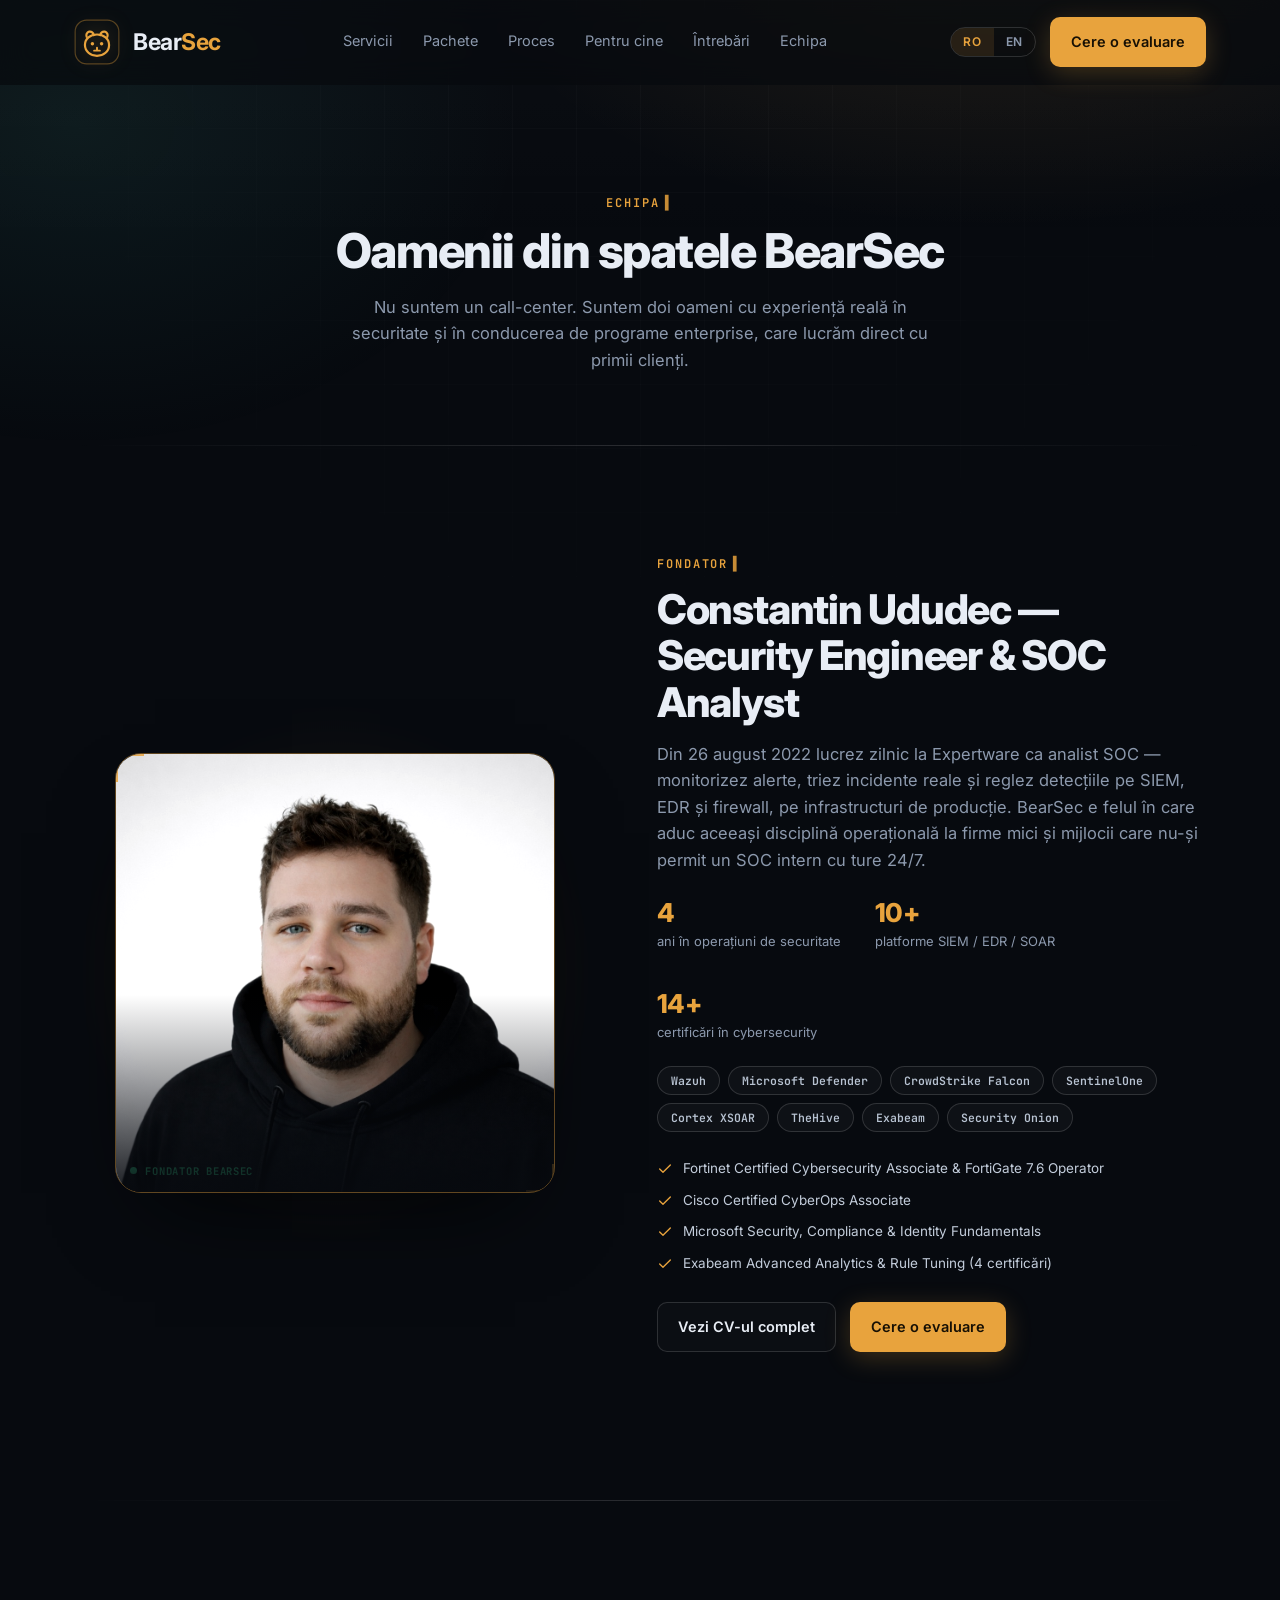
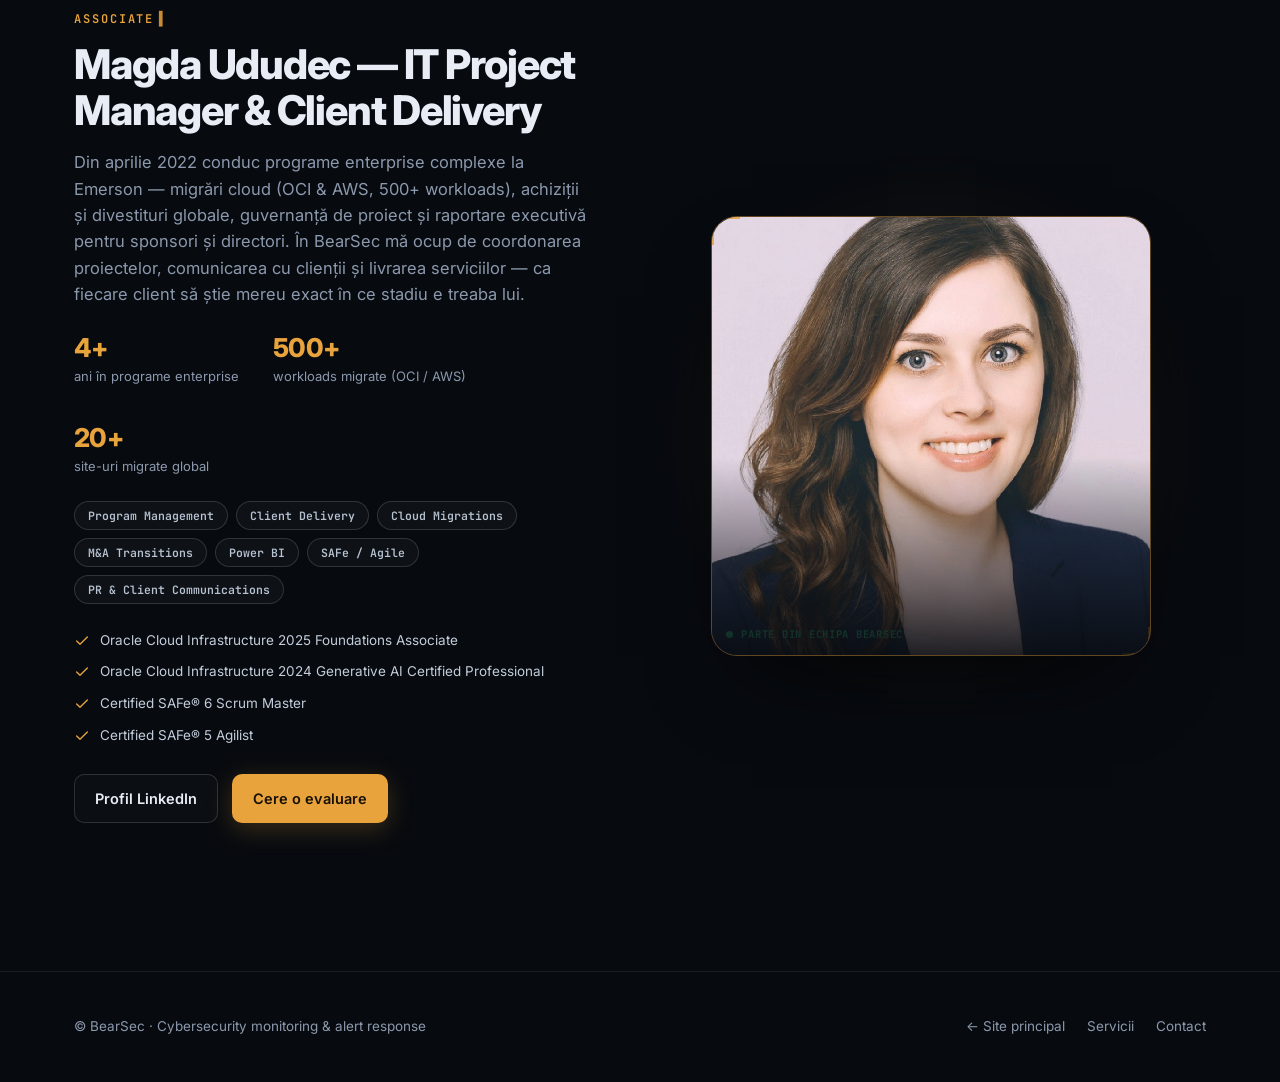
==== commit 0e6bcb78: "Sync nav across pages, add team link to header, fix chip language consistency Co-Authored-By: Claude" ====
--- a/echipa.html
+++ b/echipa.html
@@ -30,6 +30,8 @@
     <nav class="nav-links" id="navlinks">
       <a href="index.html#servicii" data-i18n="nav.services">Servicii</a>
       <a href="index.html#pachete" data-i18n="nav.packages">Pachete</a>
+      <a href="index.html#proces" data-i18n="nav.process">Proces</a>
+      <a href="index.html#pentru-cine" data-i18n="nav.who">Pentru cine</a>
       <a href="index.html#faq" data-i18n="nav.faq">Întrebări</a>
       <a href="echipa.html" data-i18n="nav.team">Echipa</a>
     </nav>
@@ -114,7 +116,7 @@
       <div class="founder-chips">
         <span class="chip">Program Management</span><span class="chip">Client Delivery</span><span class="chip">Cloud Migrations</span>
         <span class="chip">M&amp;A Transitions</span><span class="chip">Power BI</span><span class="chip">SAFe / Agile</span>
-        <span class="chip" data-i18n="team.m.chip.pr">PR &amp; Comunicare Clienți</span>
+        <span class="chip">PR &amp; Client Communications</span>
       </div>
       <div class="founder-certs">
         <div class="founder-cert"><svg viewBox="0 0 24 24"><path d="M4 12l5 5L20 6"/></svg><span>Oracle Cloud Infrastructure 2025 Foundations Associate</span></div>
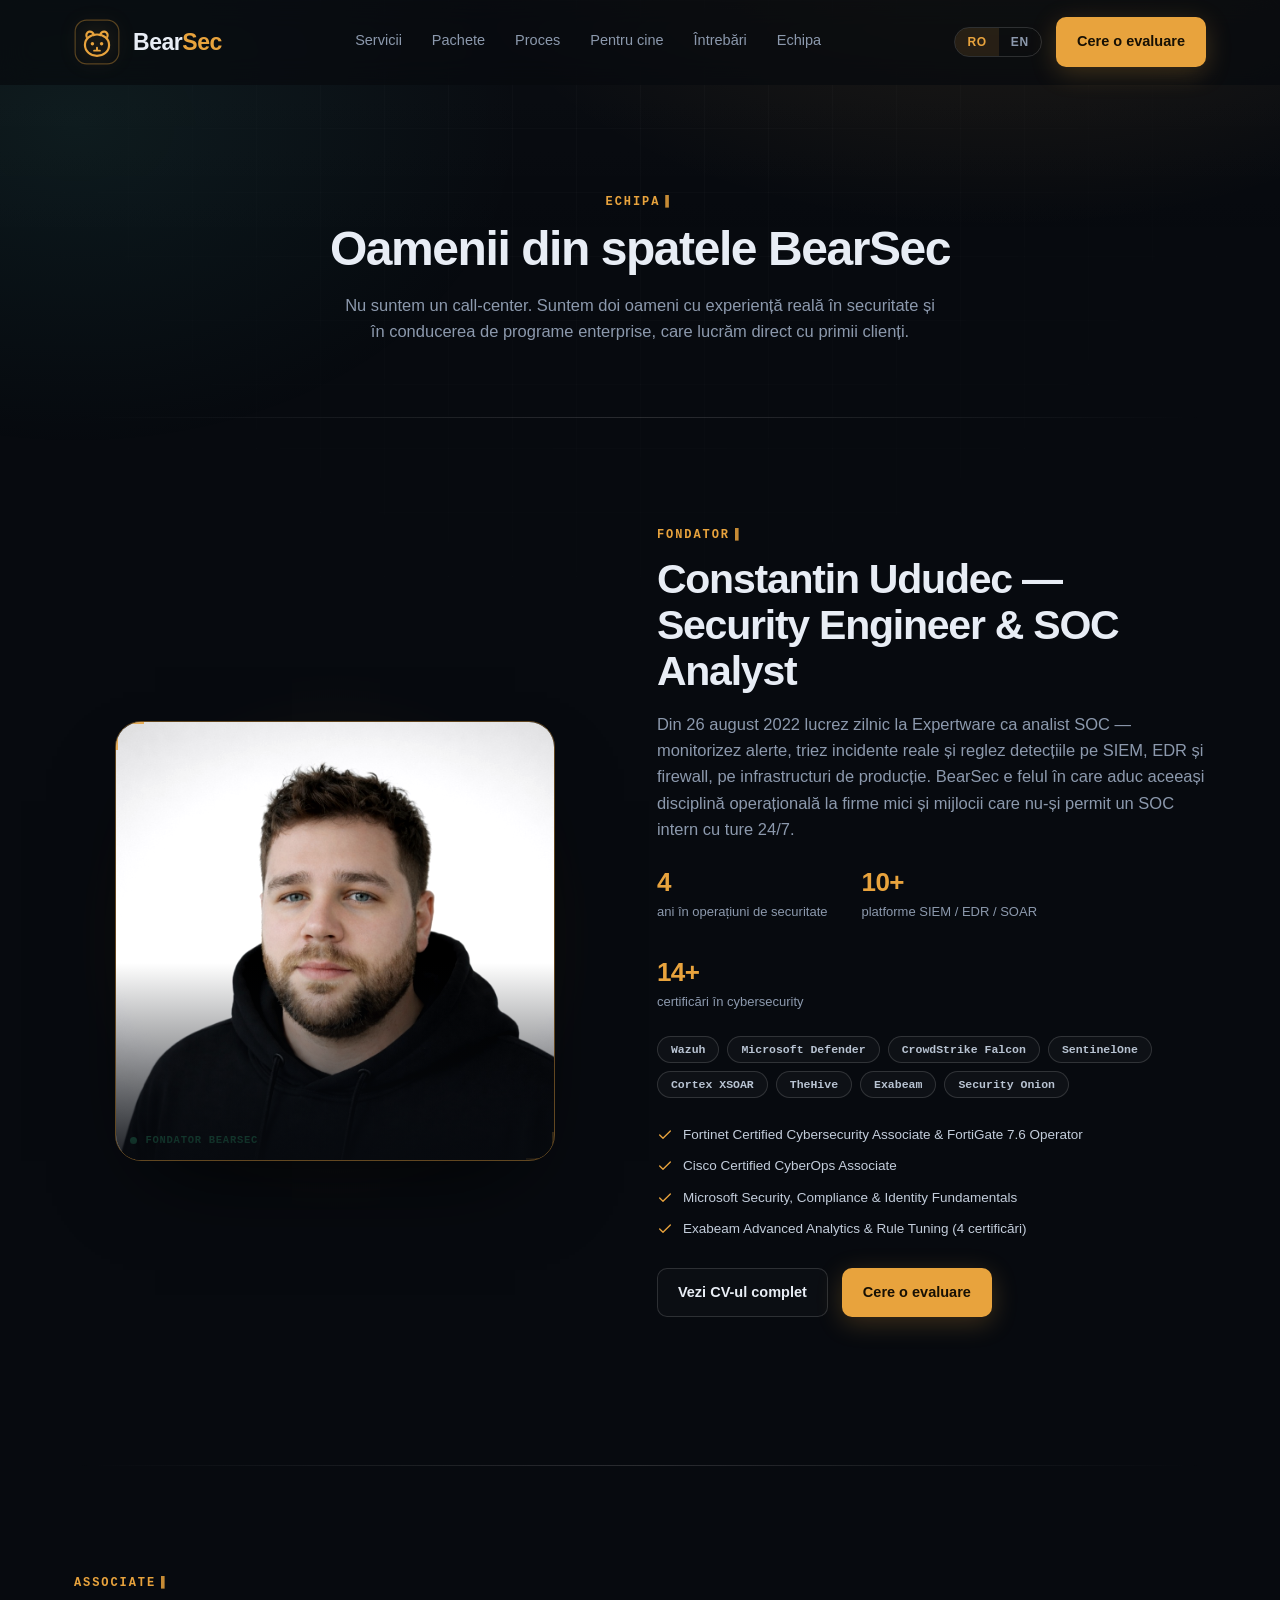
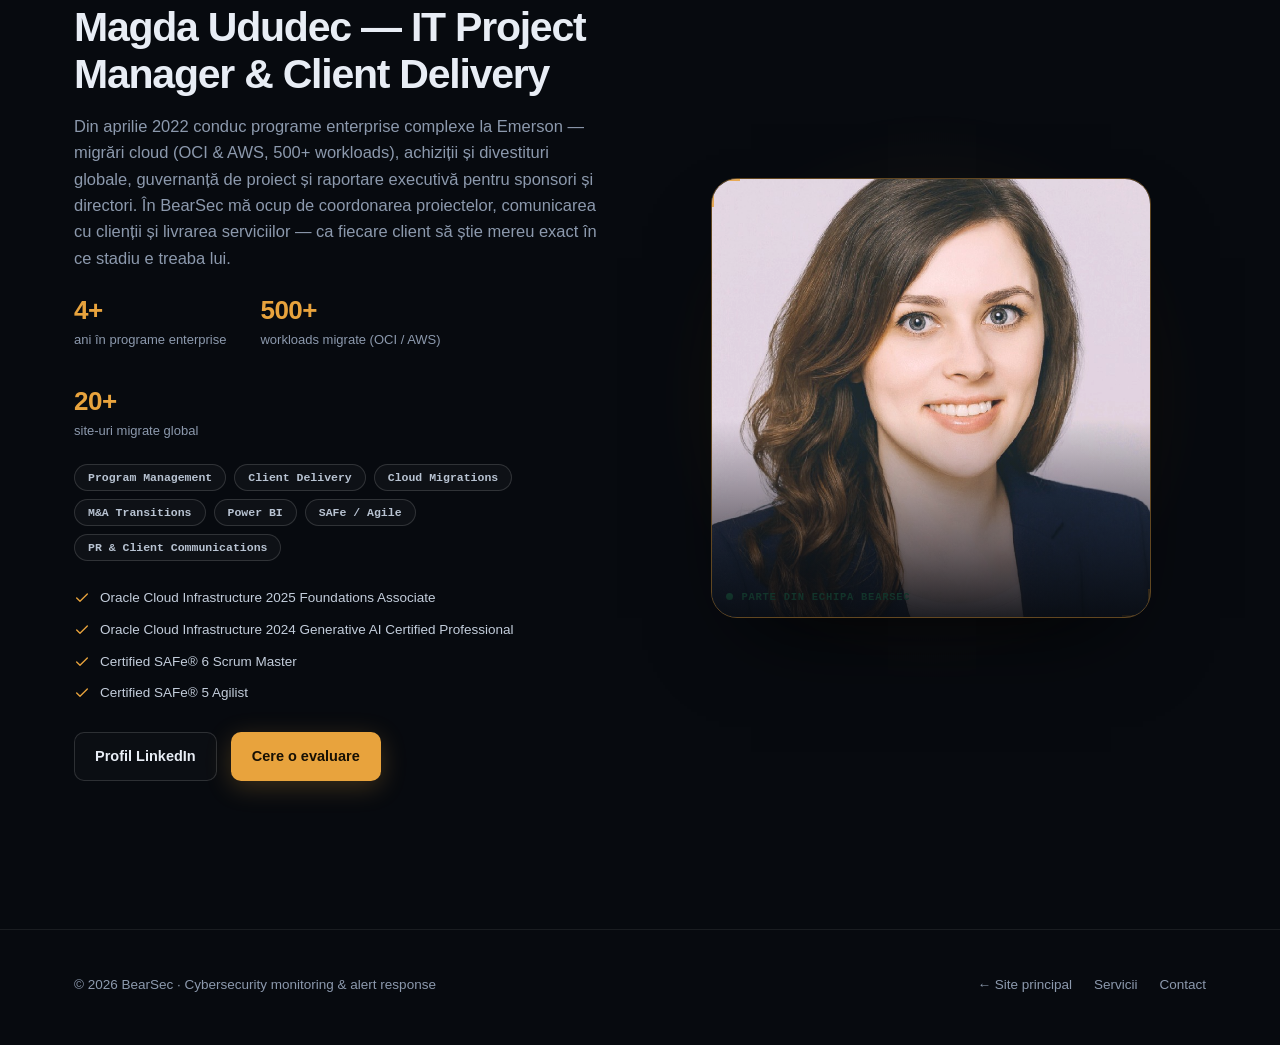
==== commit e8e0671e: "Add OpenGraph/Twitter cards, apple-touch-icon, canonical, CSP, robots.txt, sitemap.xml Co-Authored-B" ====
--- a/echipa.html
+++ b/echipa.html
@@ -3,8 +3,26 @@
 <head>
 <meta charset="UTF-8" />
 <meta name="viewport" content="width=device-width, initial-scale=1" />
+<meta http-equiv="Content-Security-Policy" content="default-src 'self'; script-src 'self'; style-src 'self' 'unsafe-inline' https://fonts.googleapis.com; font-src 'self' https://fonts.gstatic.com data:; img-src 'self' data:; media-src 'self'; connect-src 'none'; object-src 'none'; base-uri 'self'; form-action 'none'; frame-ancestors 'none'; upgrade-insecure-requests" />
+<meta name="referrer" content="strict-origin-when-cross-origin" />
 <title>Echipa BearSec</title>
 <meta name="description" content="Oamenii din spatele BearSec: fondatorul si echipa care se ocupa de securitate, comunicare si livrare de servicii pentru clienti." />
+<link rel="canonical" href="https://bearsec.io/echipa.html" />
+
+<meta property="og:type" content="website" />
+<meta property="og:site_name" content="BearSec" />
+<meta property="og:url" content="https://bearsec.io/echipa.html" />
+<meta property="og:title" content="Echipa BearSec" />
+<meta property="og:description" content="Oamenii din spatele BearSec: fondatorul si echipa care se ocupa de securitate, comunicare si livrare de servicii pentru clienti." />
+<meta property="og:image" content="https://bearsec.io/img/bear-intro.png" />
+<meta property="og:locale" content="ro_RO" />
+
+<meta name="twitter:card" content="summary_large_image" />
+<meta name="twitter:title" content="Echipa BearSec" />
+<meta name="twitter:description" content="Oamenii din spatele BearSec: fondatorul si echipa BearSec." />
+<meta name="twitter:image" content="https://bearsec.io/img/bear-intro.png" />
+
+<link rel="apple-touch-icon" href="data:image/svg+xml,<svg xmlns='http://www.w3.org/2000/svg' viewBox='0 0 32 32'><rect width='32' height='32' rx='8' fill='%230b0f16'/><path d='M8 12a3 3 0 116 0M18 12a3 3 0 116 0M7 18c0-5 4-8 9-8s9 3 9 8-4 8-9 8-9-3-9-8z' fill='none' stroke='%23e8a33d' stroke-width='2'/></svg>" />
 <link rel="preconnect" href="https://fonts.googleapis.com" />
 <link rel="preconnect" href="https://fonts.gstatic.com" crossorigin />
 <link href="https://fonts.googleapis.com/css2?family=Inter:wght@400;500;600;700;800&family=JetBrains+Mono:wght@400;500;600;700&display=swap" rel="stylesheet" />
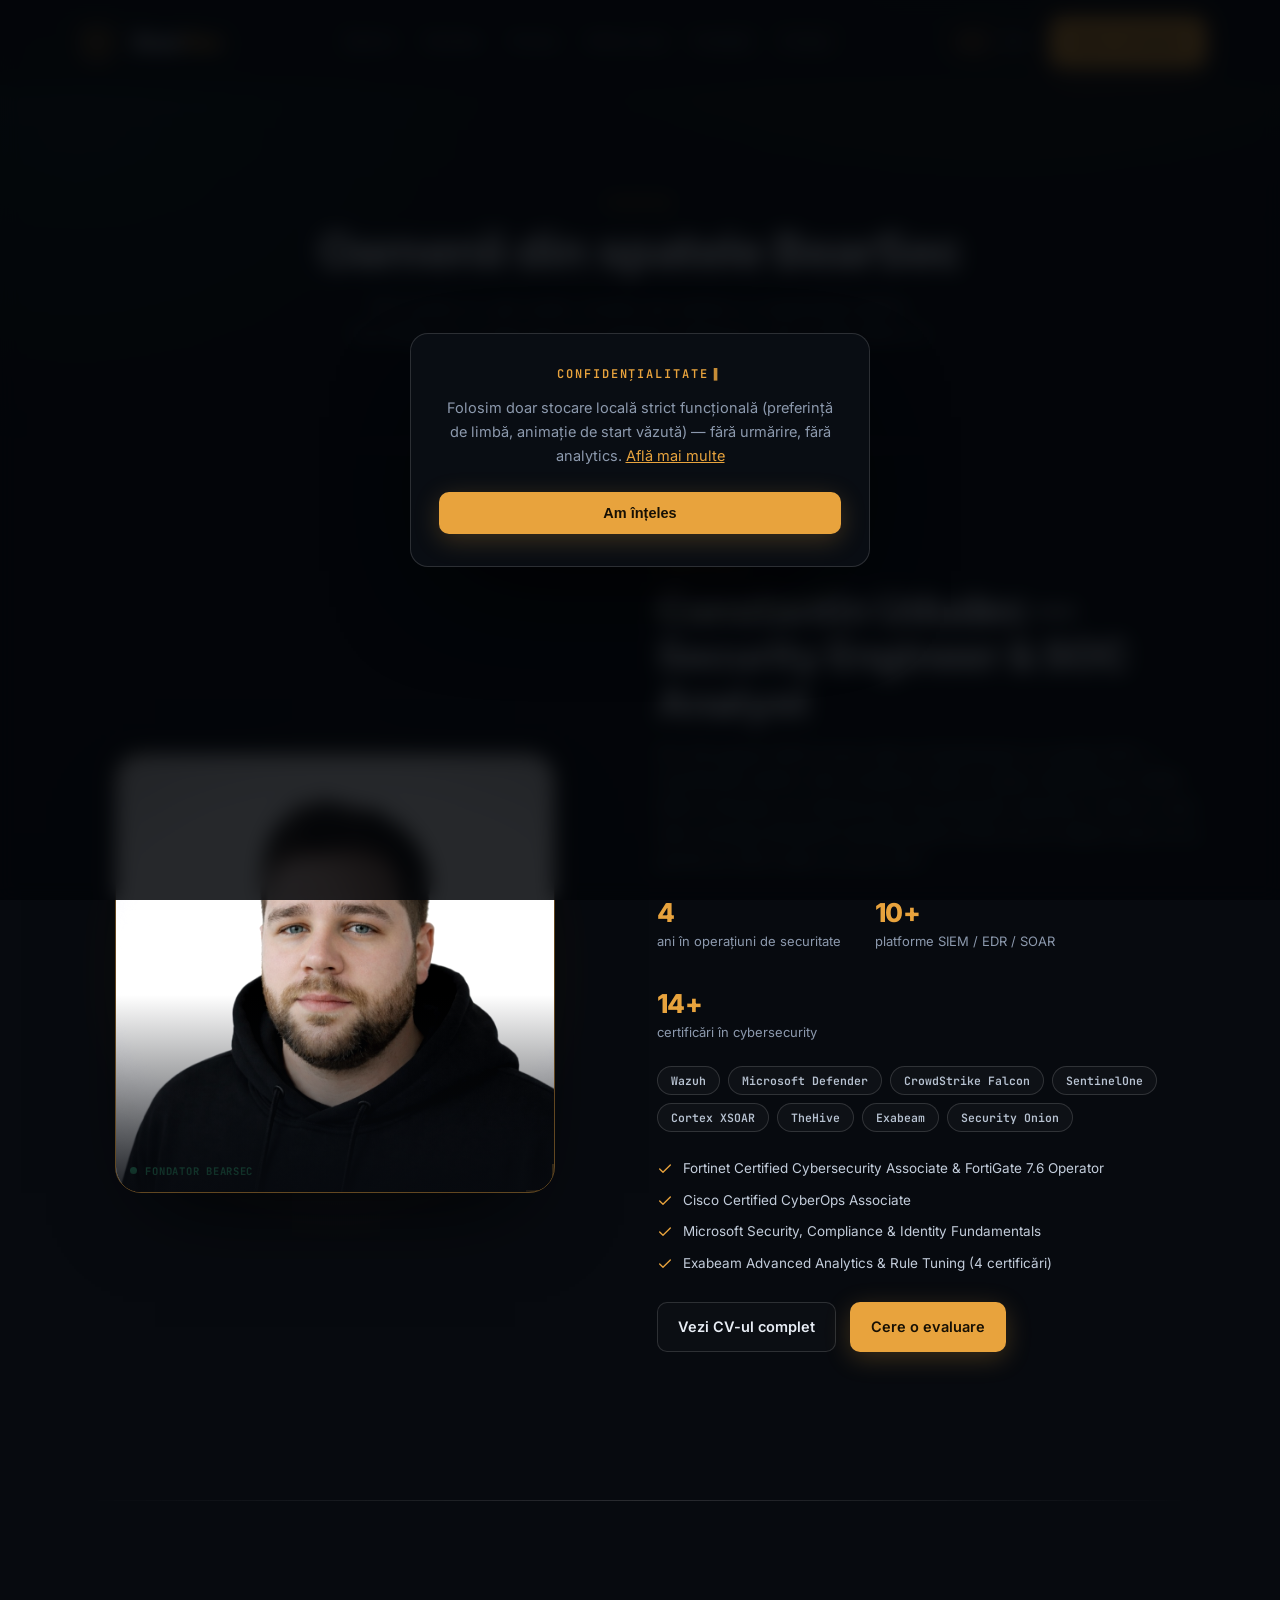
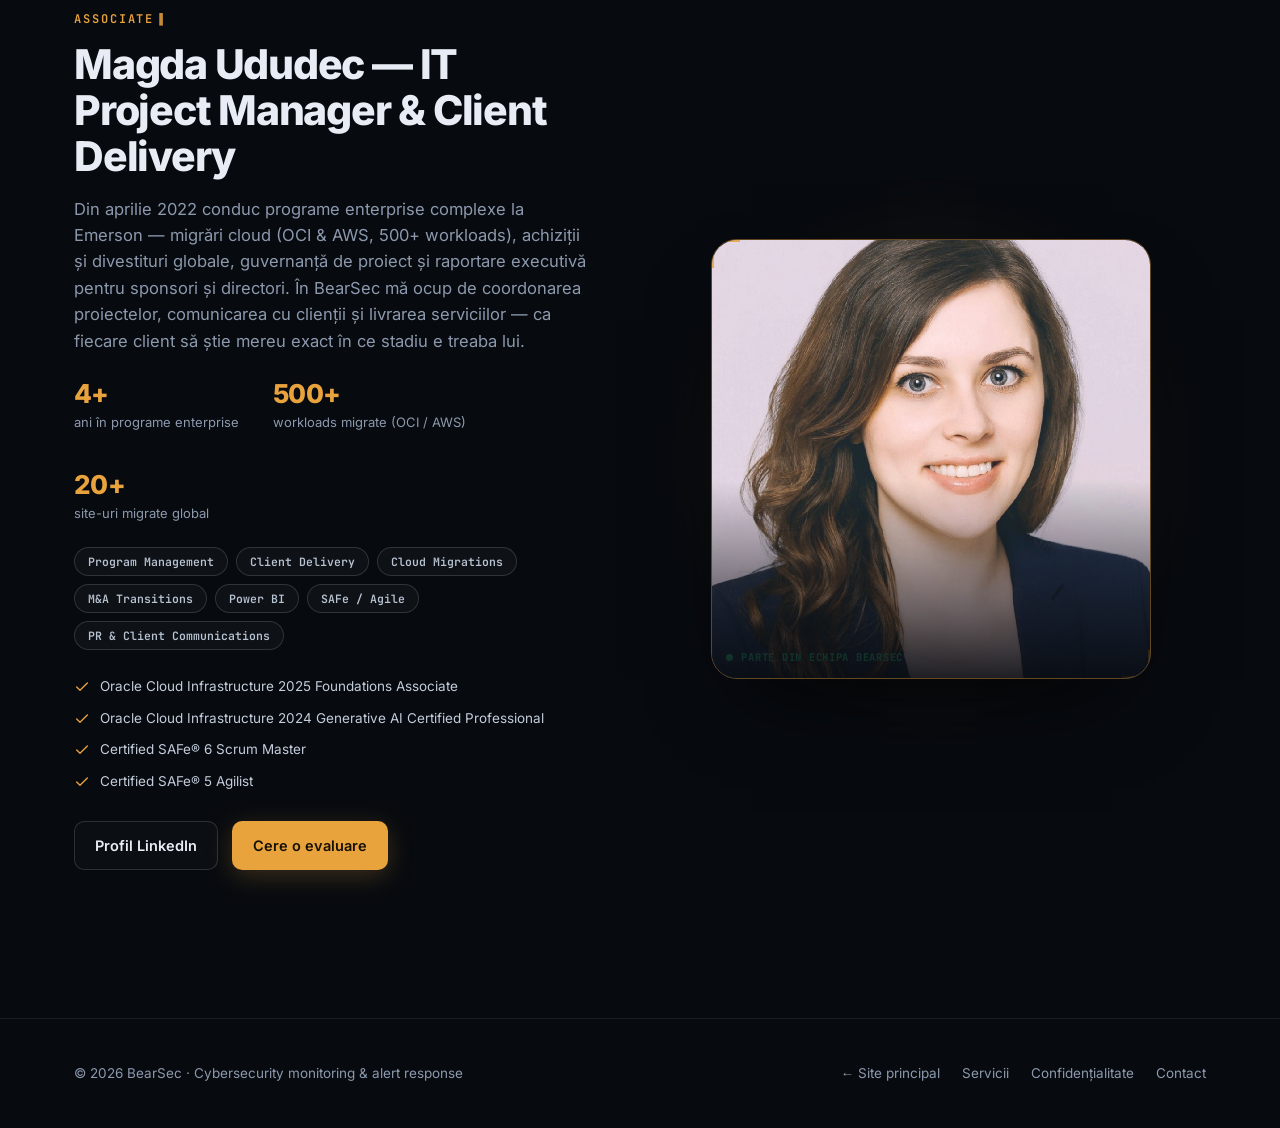
==== commit 6882ccd9: "Self-host fonts, add Privacy Policy page, blocking cookie consent, Formspree contact form integratio" ====
--- a/echipa.html
+++ b/echipa.html
@@ -3,7 +3,7 @@
 <head>
 <meta charset="UTF-8" />
 <meta name="viewport" content="width=device-width, initial-scale=1" />
-<meta http-equiv="Content-Security-Policy" content="default-src 'self'; script-src 'self'; style-src 'self' 'unsafe-inline' https://fonts.googleapis.com; font-src 'self' https://fonts.gstatic.com data:; img-src 'self' data:; media-src 'self'; connect-src 'none'; object-src 'none'; base-uri 'self'; form-action 'none'; frame-ancestors 'none'; upgrade-insecure-requests" />
+<meta http-equiv="Content-Security-Policy" content="default-src 'self'; script-src 'self'; style-src 'self' 'unsafe-inline'; font-src 'self'; img-src 'self' data:; media-src 'self'; connect-src 'none'; object-src 'none'; base-uri 'self'; form-action 'none'; frame-ancestors 'none'; upgrade-insecure-requests" />
 <meta name="referrer" content="strict-origin-when-cross-origin" />
 <title>Echipa BearSec</title>
 <meta name="description" content="Oamenii din spatele BearSec: fondatorul si echipa care se ocupa de securitate, comunicare si livrare de servicii pentru clienti." />
@@ -23,9 +23,7 @@
 <meta name="twitter:image" content="https://bearsec.io/img/bear-intro.png" />
 
 <link rel="apple-touch-icon" href="data:image/svg+xml,<svg xmlns='http://www.w3.org/2000/svg' viewBox='0 0 32 32'><rect width='32' height='32' rx='8' fill='%230b0f16'/><path d='M8 12a3 3 0 116 0M18 12a3 3 0 116 0M7 18c0-5 4-8 9-8s9 3 9 8-4 8-9 8-9-3-9-8z' fill='none' stroke='%23e8a33d' stroke-width='2'/></svg>" />
-<link rel="preconnect" href="https://fonts.googleapis.com" />
-<link rel="preconnect" href="https://fonts.gstatic.com" crossorigin />
-<link href="https://fonts.googleapis.com/css2?family=Inter:wght@400;500;600;700;800&family=JetBrains+Mono:wght@400;500;600;700&display=swap" rel="stylesheet" />
+<link rel="stylesheet" href="css/fonts.css" />
 <link rel="icon" href="data:image/svg+xml,<svg xmlns='http://www.w3.org/2000/svg' viewBox='0 0 32 32'><rect width='32' height='32' rx='8' fill='%230b0f16'/><path d='M8 12a3 3 0 116 0M18 12a3 3 0 116 0M7 18c0-5 4-8 9-8s9 3 9 8-4 8-9 8-9-3-9-8z' fill='none' stroke='%23e8a33d' stroke-width='2'/></svg>" />
 <link rel="stylesheet" href="css/style.css" />
 </head>
@@ -34,7 +32,7 @@
 
 <header id="hdr">
   <div class="wrap nav">
-    <a href="index.html#top" class="brand">
+    <a href="/#top" class="brand">
       <svg viewBox="0 0 40 40" fill="none" aria-hidden="true">
         <rect x="1" y="1" width="38" height="38" rx="10" stroke="rgba(232,163,61,.35)"/>
         <path d="M11 15.5a3.2 3.2 0 116.1-1.4M22.9 14.1a3.2 3.2 0 116.1 1.4" stroke="#e8a33d" stroke-width="1.9" stroke-linecap="round"/>
@@ -46,11 +44,11 @@
       <span>Bear<i>Sec</i></span>
     </a>
     <nav class="nav-links" id="navlinks">
-      <a href="index.html#servicii" data-i18n="nav.services">Servicii</a>
-      <a href="index.html#pachete" data-i18n="nav.packages">Pachete</a>
-      <a href="index.html#proces" data-i18n="nav.process">Proces</a>
-      <a href="index.html#pentru-cine" data-i18n="nav.who">Pentru cine</a>
-      <a href="index.html#faq" data-i18n="nav.faq">Întrebări</a>
+      <a href="/#servicii" data-i18n="nav.services">Servicii</a>
+      <a href="/#pachete" data-i18n="nav.packages">Pachete</a>
+      <a href="/#proces" data-i18n="nav.process">Proces</a>
+      <a href="/#pentru-cine" data-i18n="nav.who">Pentru cine</a>
+      <a href="/#faq" data-i18n="nav.faq">Întrebări</a>
       <a href="echipa.html" data-i18n="nav.team">Echipa</a>
     </nav>
     <div class="nav-right">
@@ -58,7 +56,7 @@
         <button data-lang="ro" class="on">RO</button>
         <button data-lang="en">EN</button>
       </div>
-      <a href="index.html#contact" class="btn btn-primary" data-i18n="nav.cta">Cere o evaluare</a>
+      <a href="/#contact" class="btn btn-primary" data-i18n="nav.cta">Cere o evaluare</a>
       <button class="burger" id="burger" aria-label="Meniu"><span></span><span></span><span></span></button>
     </div>
   </div>
@@ -111,7 +109,7 @@
       </div>
       <div class="cta-row" style="margin-top:28px">
         <a href="https://constantinududec20-droid.github.io/portofolio/" target="_blank" rel="noopener" class="btn btn-ghost" data-i18n="fdr.cta">Vezi CV-ul complet</a>
-        <a href="index.html#contact" class="btn btn-primary" data-i18n="nav.cta">Cere o evaluare</a>
+        <a href="/#contact" class="btn btn-primary" data-i18n="nav.cta">Cere o evaluare</a>
       </div>
     </div>
   </div>
@@ -144,7 +142,7 @@
       </div>
       <div class="cta-row" style="margin-top:28px">
         <a href="https://www.linkedin.com/in/magda-ududec-9538458a/" target="_blank" rel="noopener" class="btn btn-ghost" data-i18n="team.m.cta">Profil LinkedIn</a>
-        <a href="index.html#contact" class="btn btn-primary" data-i18n="nav.cta">Cere o evaluare</a>
+        <a href="/#contact" class="btn btn-primary" data-i18n="nav.cta">Cere o evaluare</a>
       </div>
     </div>
     <div class="founder-photo-wrap reveal">
@@ -164,13 +162,22 @@
   <div class="wrap foot">
     <div>© <span id="yr"></span> BearSec · <span data-i18n="foot.tag">Cybersecurity monitoring &amp; alert response</span></div>
     <div class="foot-links">
-      <a href="index.html#top" data-i18n="foot.back">← Site principal</a>
-      <a href="index.html#servicii" data-i18n="nav.services">Servicii</a>
-      <a href="index.html#contact" data-i18n="nav.contact">Contact</a>
+      <a href="/#top" data-i18n="foot.back">← Site principal</a>
+      <a href="/#servicii" data-i18n="nav.services">Servicii</a>
+      <a href="privacy.html" data-i18n="nav.privacy">Confidențialitate</a>
+      <a href="/#contact" data-i18n="nav.contact">Contact</a>
     </div>
   </div>
 </footer>
 
+<div class="cookie-banner" id="cookieBanner">
+  <div class="cookie-banner-card">
+    <div class="eyebrow" data-i18n="cookie.eyebrow">Confidențialitate</div>
+    <p><span data-i18n="cookie.text">Folosim doar stocare locală strict funcțională (preferință de limbă, animație de start văzută) — fără urmărire, fără analytics.</span> <a href="privacy.html" data-i18n="cookie.more">Află mai multe</a></p>
+    <button id="cookieOk" class="btn btn-primary" data-i18n="cookie.ok">Am înțeles</button>
+  </div>
+</div>
+
 <script src="js/main.js"></script>
 </body>
 </html>
--- a/css/fonts.css
+++ b/css/fonts.css
@@ -0,0 +1,32 @@
+@font-face {
+  font-family: 'Inter';
+  font-style: normal;
+  font-weight: 100 900;
+  font-display: swap;
+  src: url('../fonts/inter-latin-ext.woff2') format('woff2');
+  unicode-range: U+0100-02BA, U+02BD-02C5, U+02C7-02CC, U+02CE-02D7, U+02DD-02FF, U+0304, U+0308, U+0329, U+1D00-1DBF, U+1E00-1E9F, U+1EF2-1EFF, U+2020, U+20A0-20AB, U+20AD-20C0, U+2113, U+2C60-2C7F, U+A720-A7FF;
+}
+@font-face {
+  font-family: 'Inter';
+  font-style: normal;
+  font-weight: 100 900;
+  font-display: swap;
+  src: url('../fonts/inter-latin.woff2') format('woff2');
+  unicode-range: U+0000-00FF, U+0131, U+0152-0153, U+02BB-02BC, U+02C6, U+02DA, U+02DC, U+0304, U+0308, U+0329, U+2000-206F, U+20AC, U+2122, U+2191, U+2193, U+2212, U+2215, U+FEFF, U+FFFD;
+}
+@font-face {
+  font-family: 'JetBrains Mono';
+  font-style: normal;
+  font-weight: 100 900;
+  font-display: swap;
+  src: url('../fonts/jetbrains-mono-latin-ext.woff2') format('woff2');
+  unicode-range: U+0100-02BA, U+02BD-02C5, U+02C7-02CC, U+02CE-02D7, U+02DD-02FF, U+0304, U+0308, U+0329, U+1D00-1DBF, U+1E00-1E9F, U+1EF2-1EFF, U+2020, U+20A0-20AB, U+20AD-20C0, U+2113, U+2C60-2C7F, U+A720-A7FF;
+}
+@font-face {
+  font-family: 'JetBrains Mono';
+  font-style: normal;
+  font-weight: 100 900;
+  font-display: swap;
+  src: url('../fonts/jetbrains-mono-latin.woff2') format('woff2');
+  unicode-range: U+0000-00FF, U+0131, U+0152-0153, U+02BB-02BC, U+02C6, U+02DA, U+02DC, U+0304, U+0308, U+0329, U+2000-206F, U+20AC, U+2122, U+2191, U+2193, U+2212, U+2215, U+FEFF, U+FFFD;
+}
--- a/css/style.css
+++ b/css/style.css
@@ -520,6 +520,21 @@
   .foot-links{display:flex;gap:22px}
   .foot-links a:hover{color:var(--accent)}
 
+  .cookie-banner{
+    display:none;position:fixed;inset:0;z-index:9997;align-items:center;justify-content:center;padding:20px;
+    background:rgba(3,5,9,.86);backdrop-filter:blur(10px);-webkit-backdrop-filter:blur(10px)
+  }
+  .cookie-banner.show{display:flex}
+  .cookie-banner-card{
+    max-width:460px;width:100%;text-align:center;
+    background:rgba(10,14,20,.98);border:1px solid var(--line-strong);border-radius:18px;
+    padding:32px 28px;box-shadow:0 44px 110px -40px rgba(0,0,0,.9)
+  }
+  .cookie-banner-card .eyebrow{justify-content:center;display:flex}
+  .cookie-banner-card p{font-size:14.5px;color:var(--muted);line-height:1.65;margin:12px 0 24px}
+  .cookie-banner-card p a{color:var(--accent);text-decoration:underline}
+  .cookie-banner-card .btn{width:100%;justify-content:center}
+
   /* ===== CURSOR: LABA DE URS ===== */
   @media (pointer:fine){
     body{
